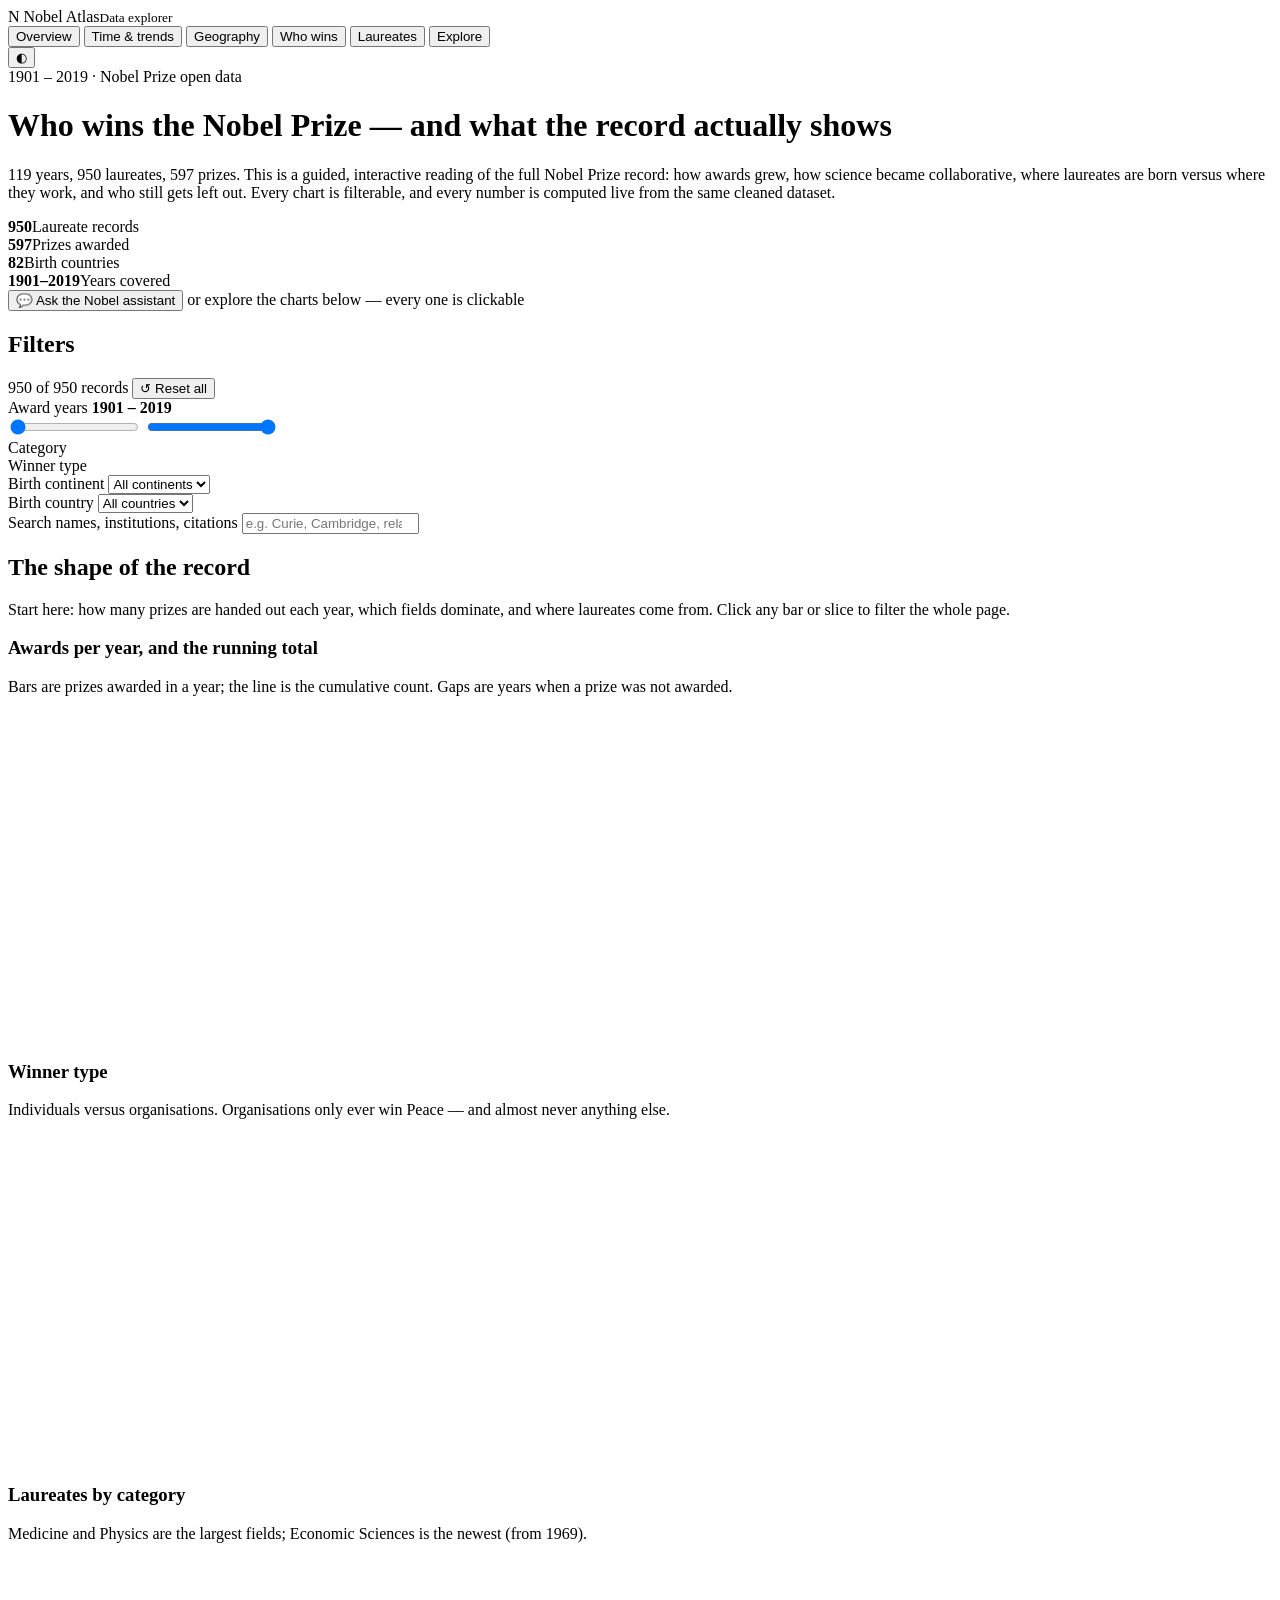
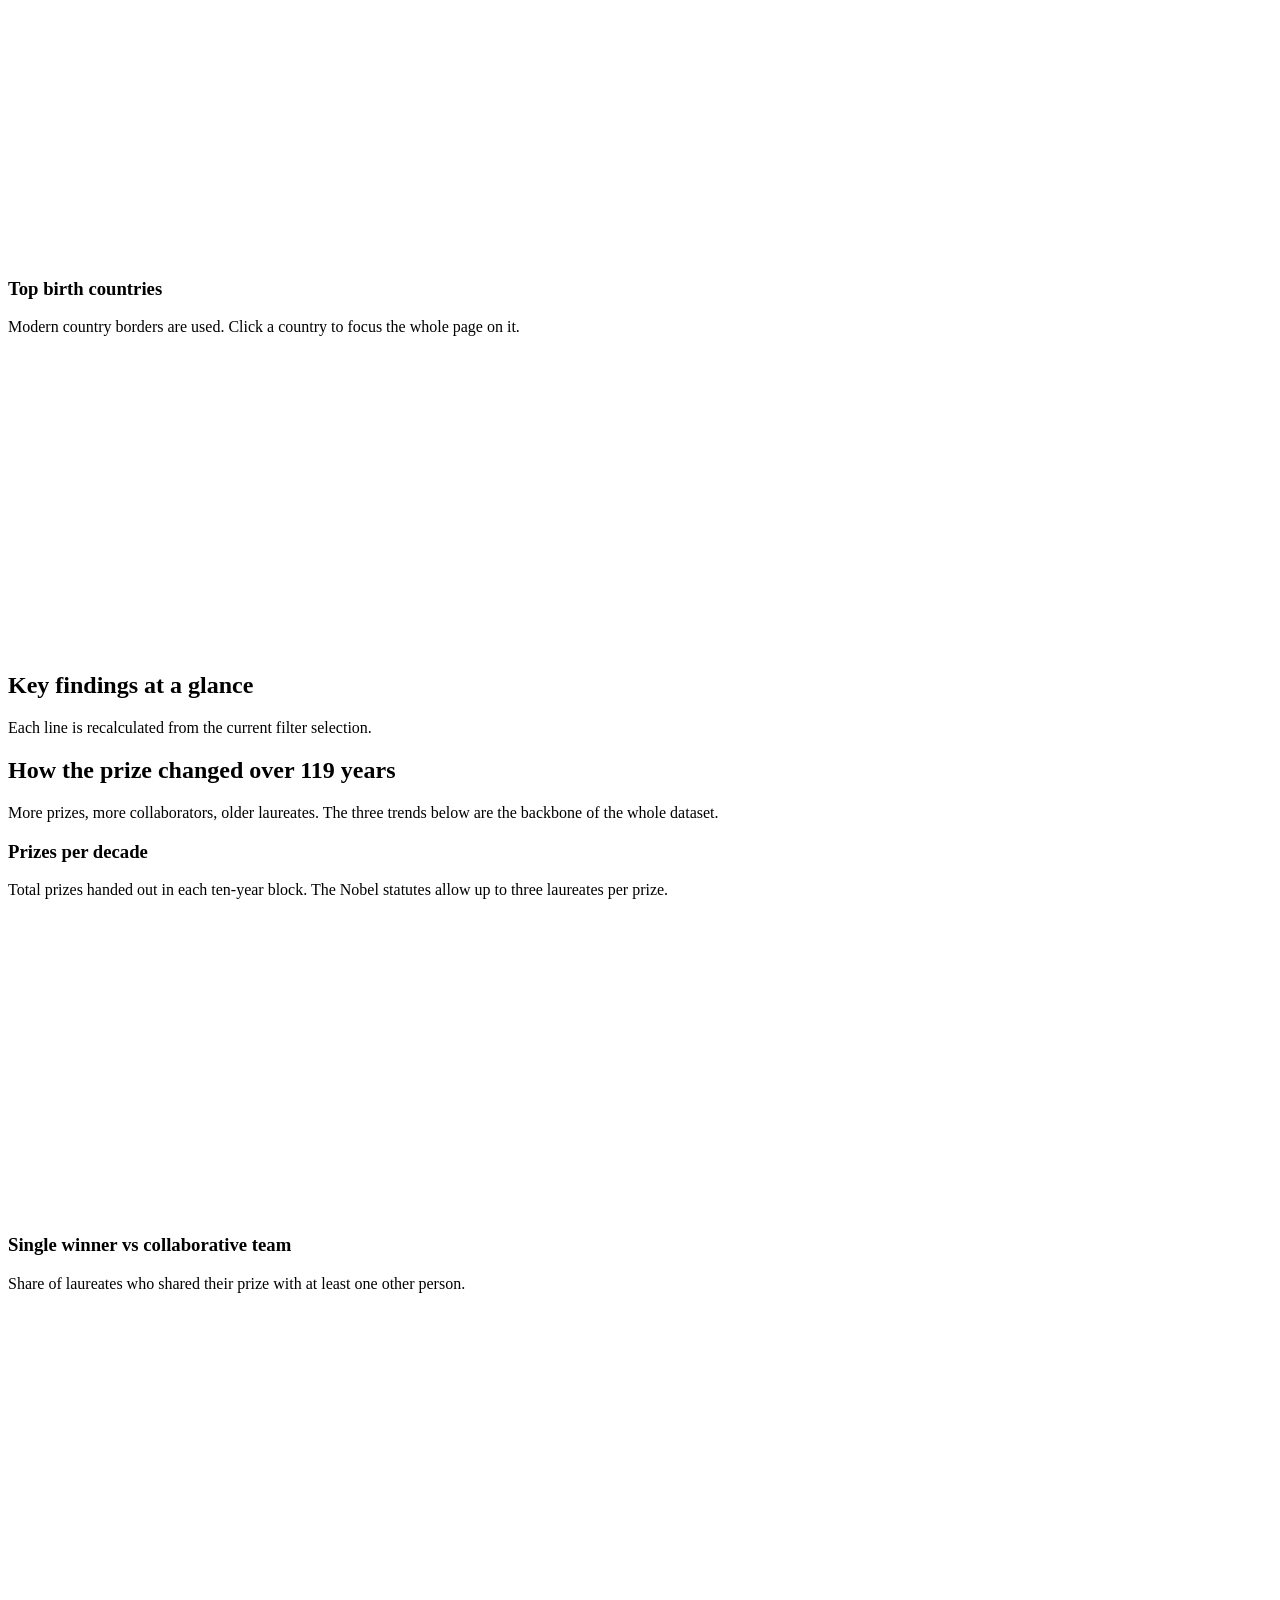
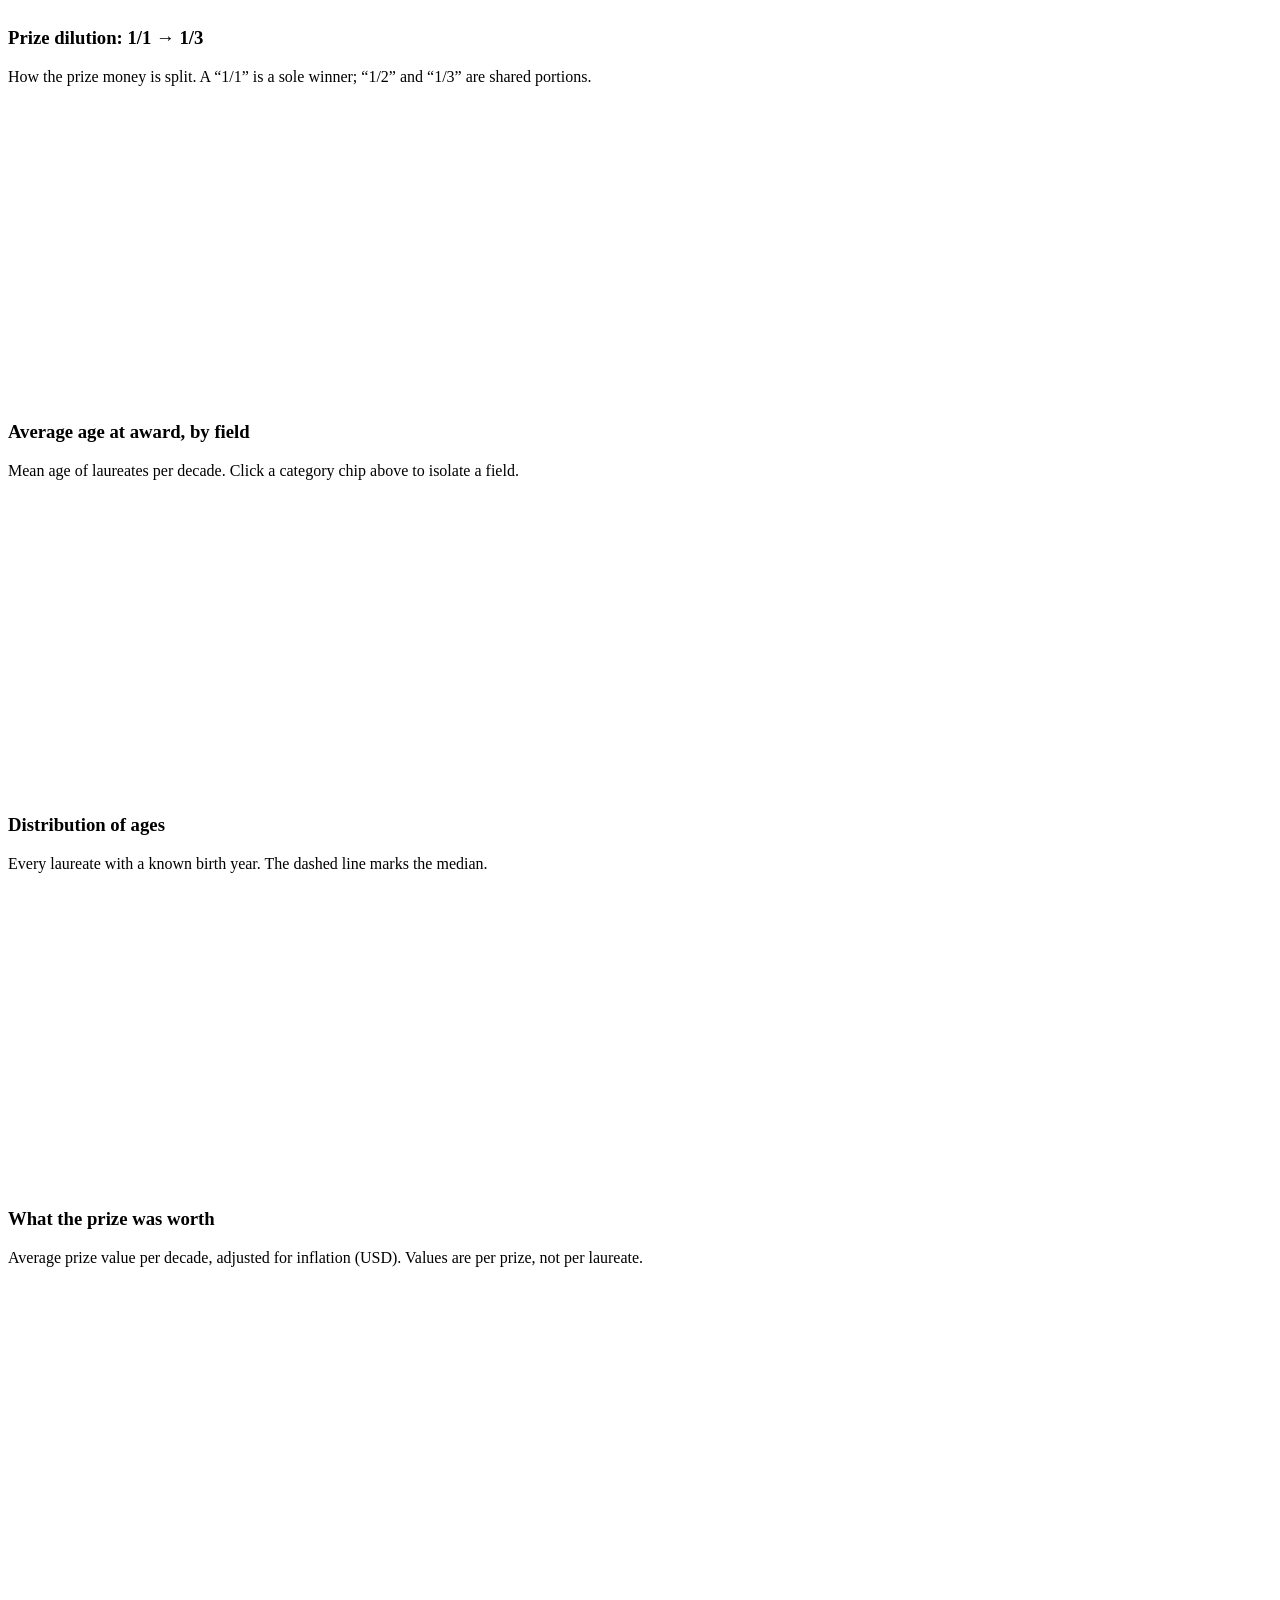
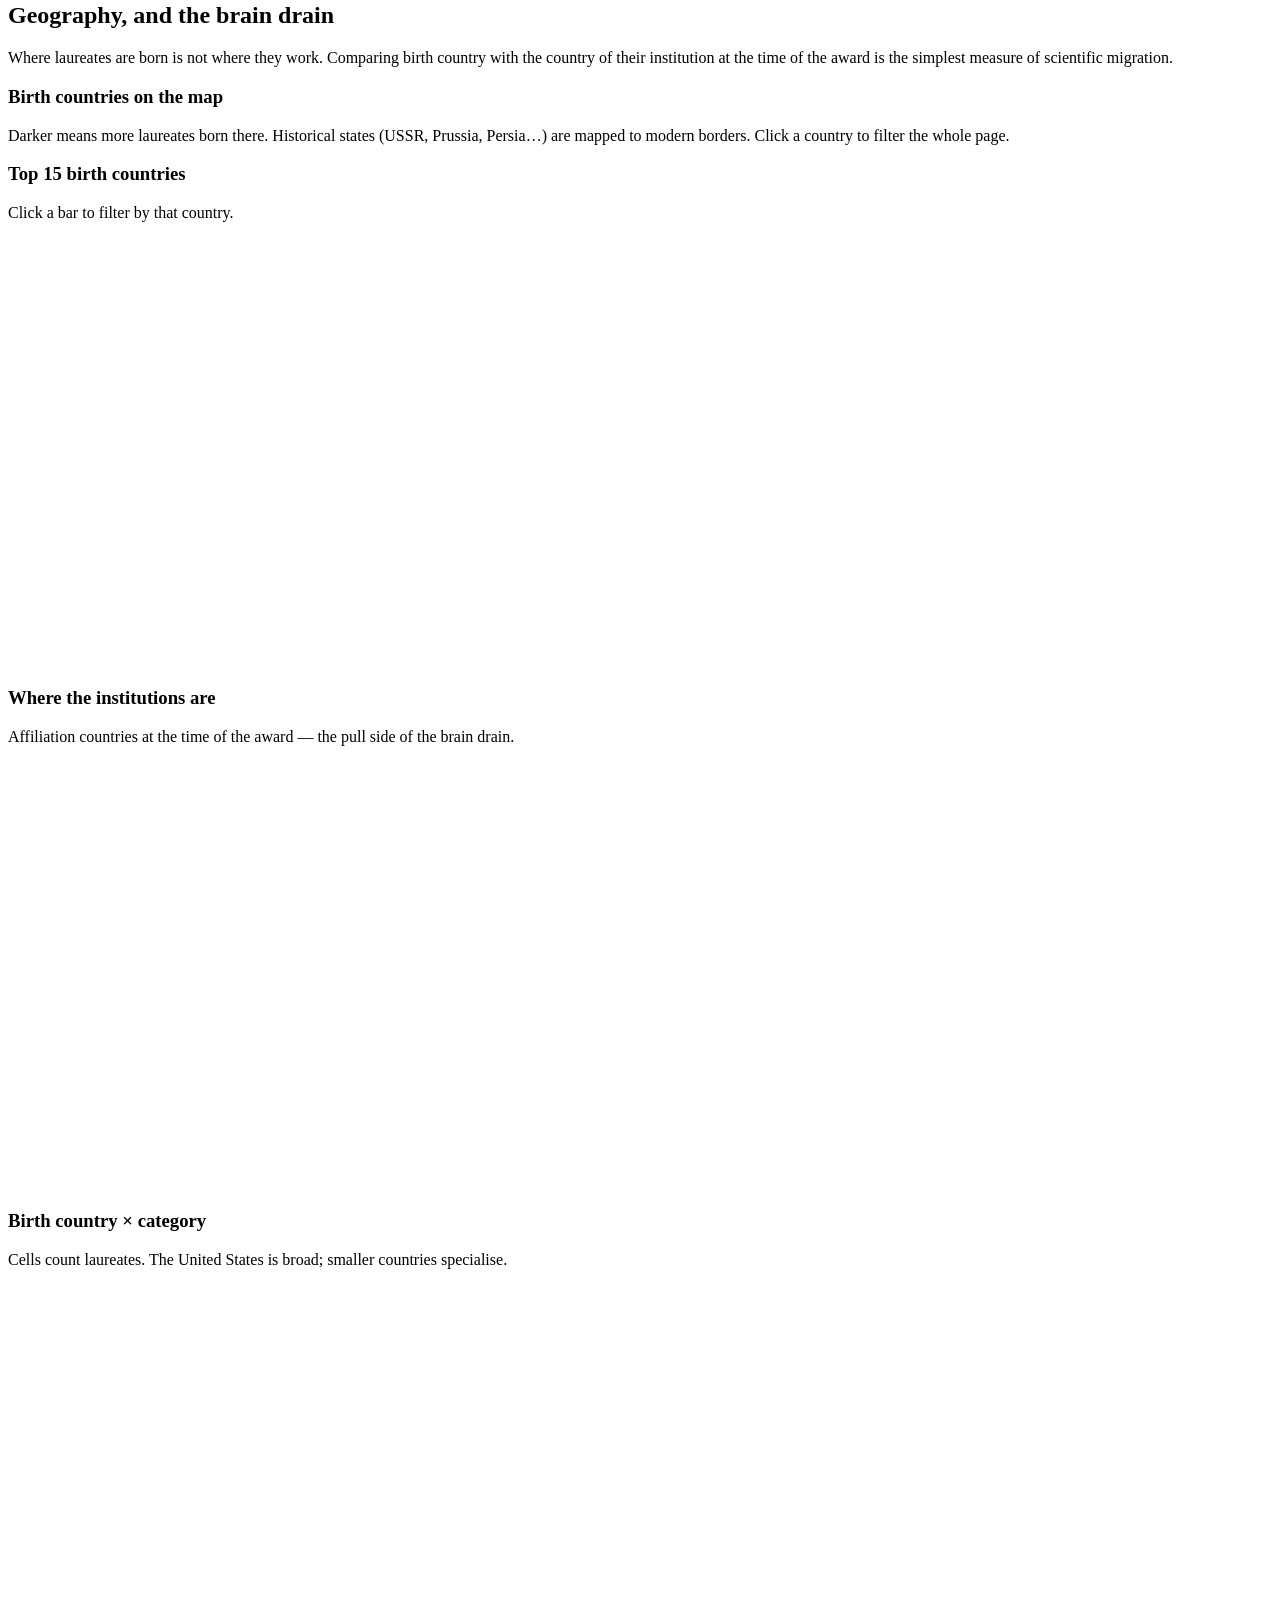
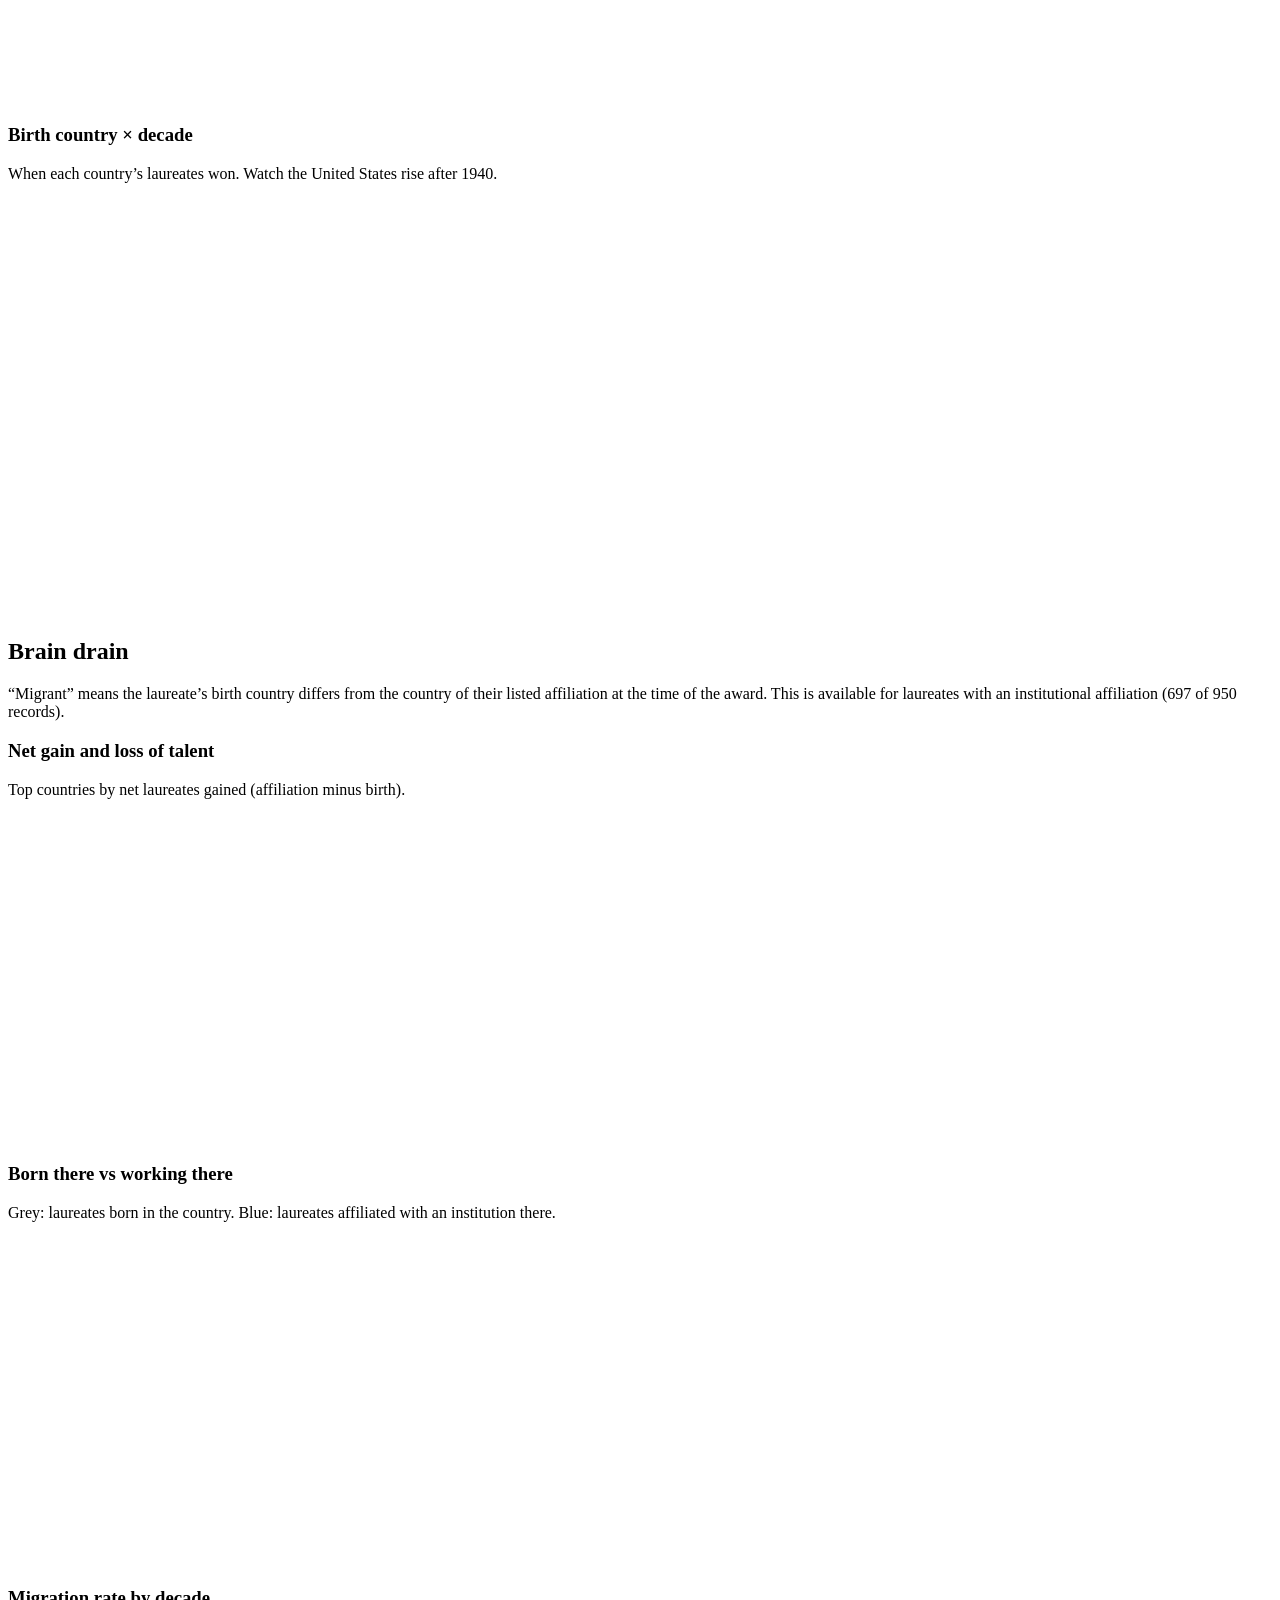
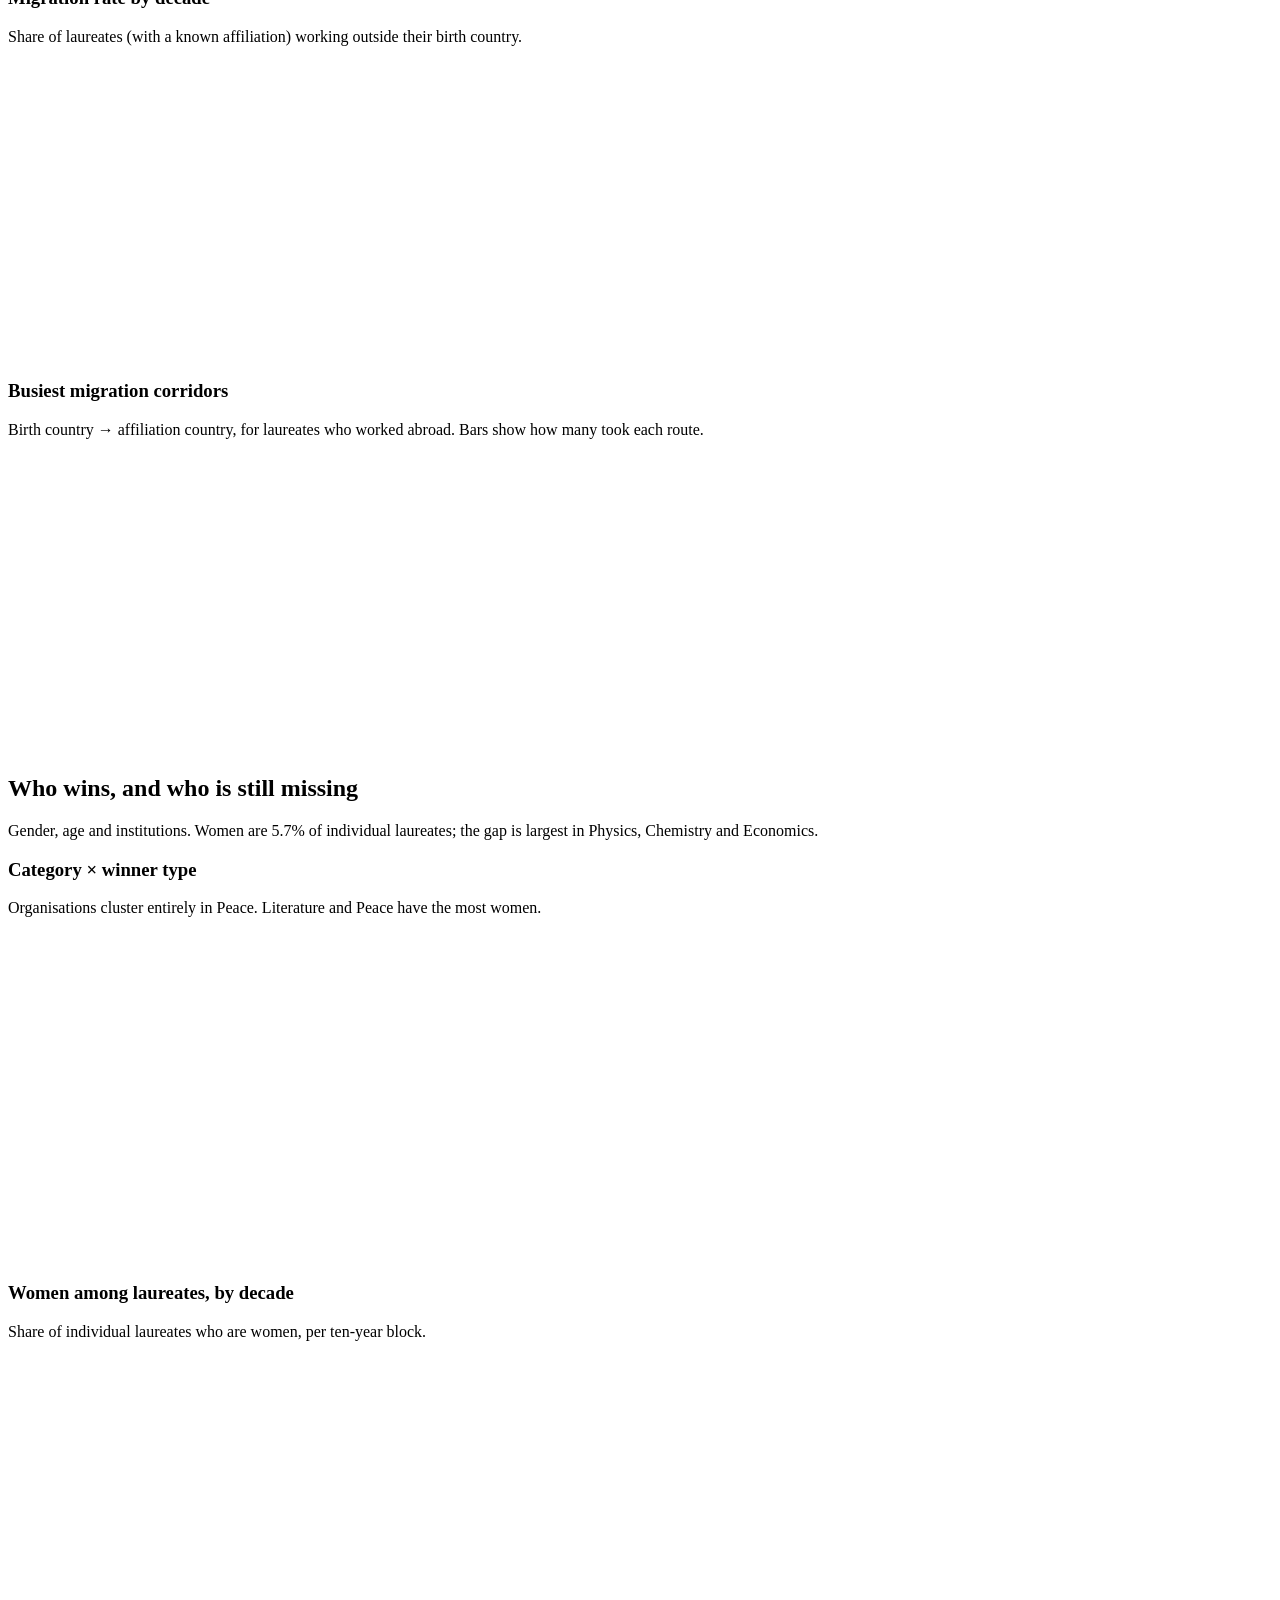
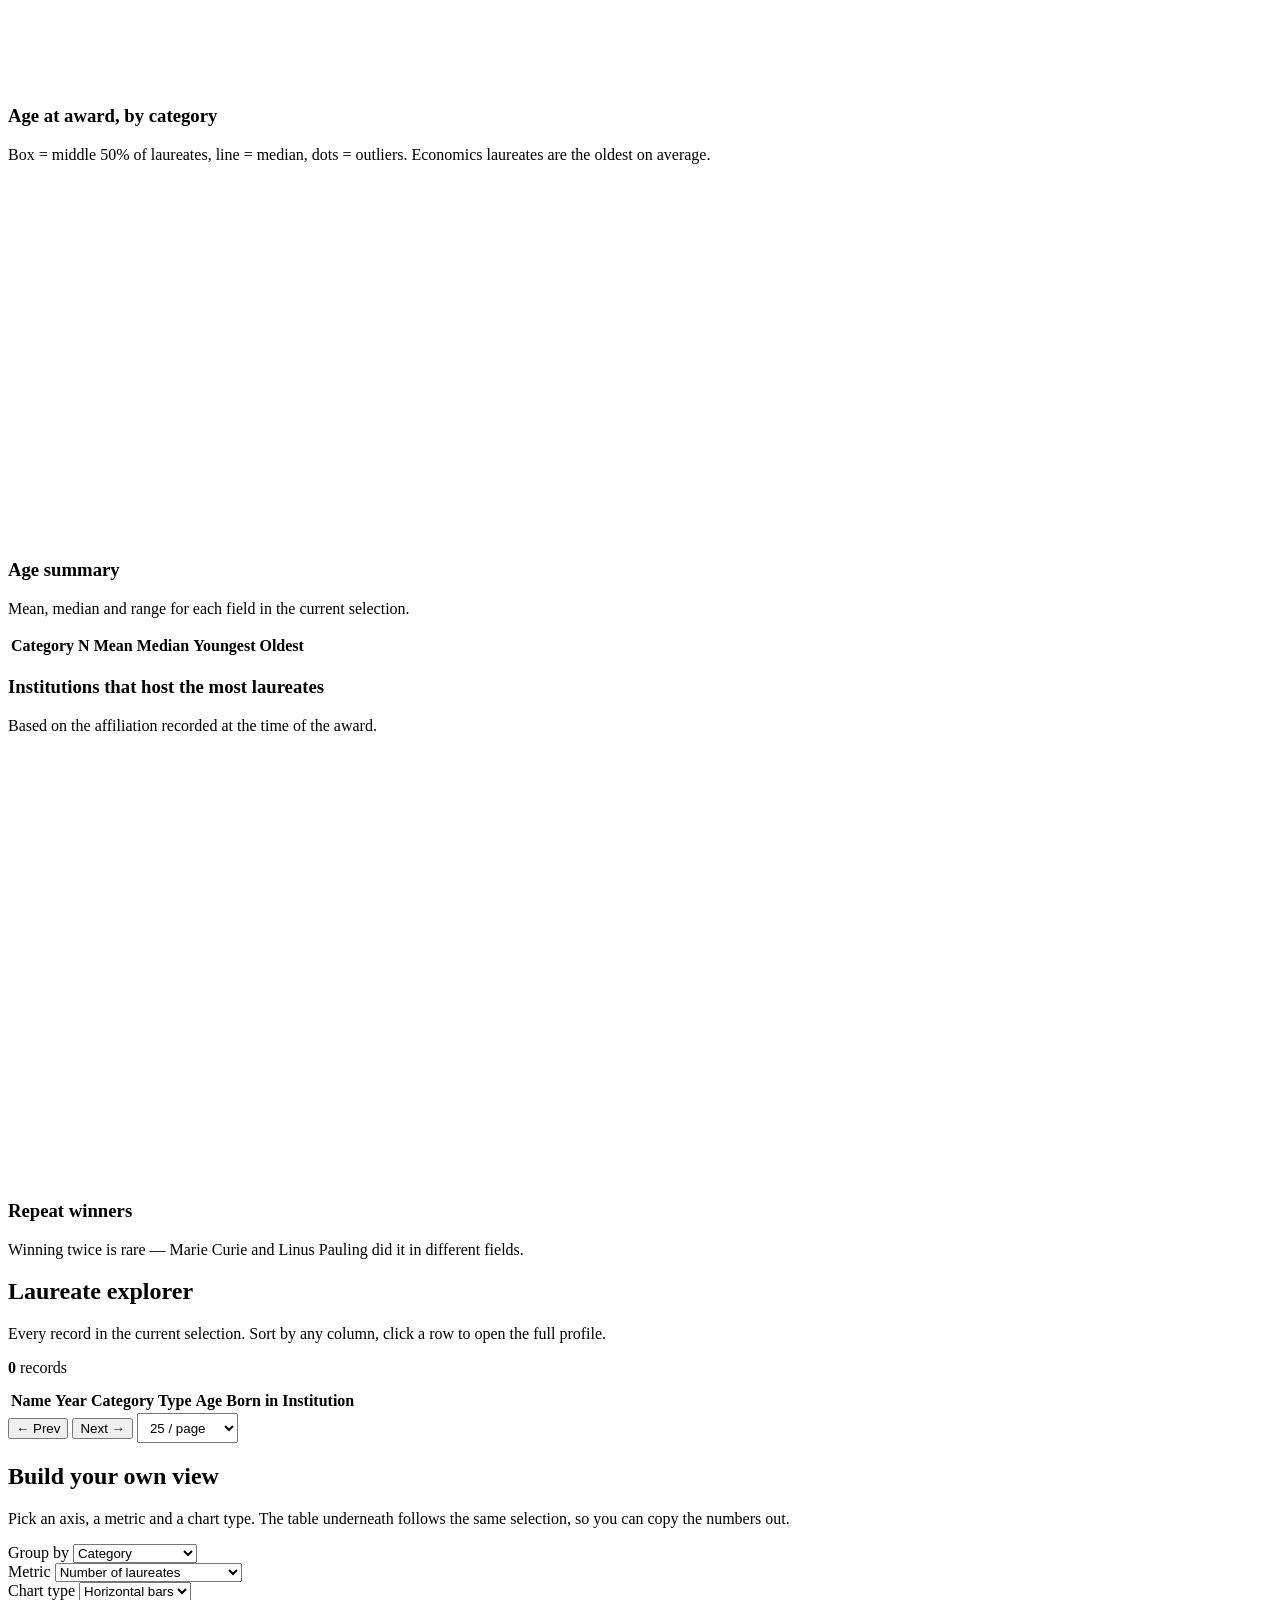
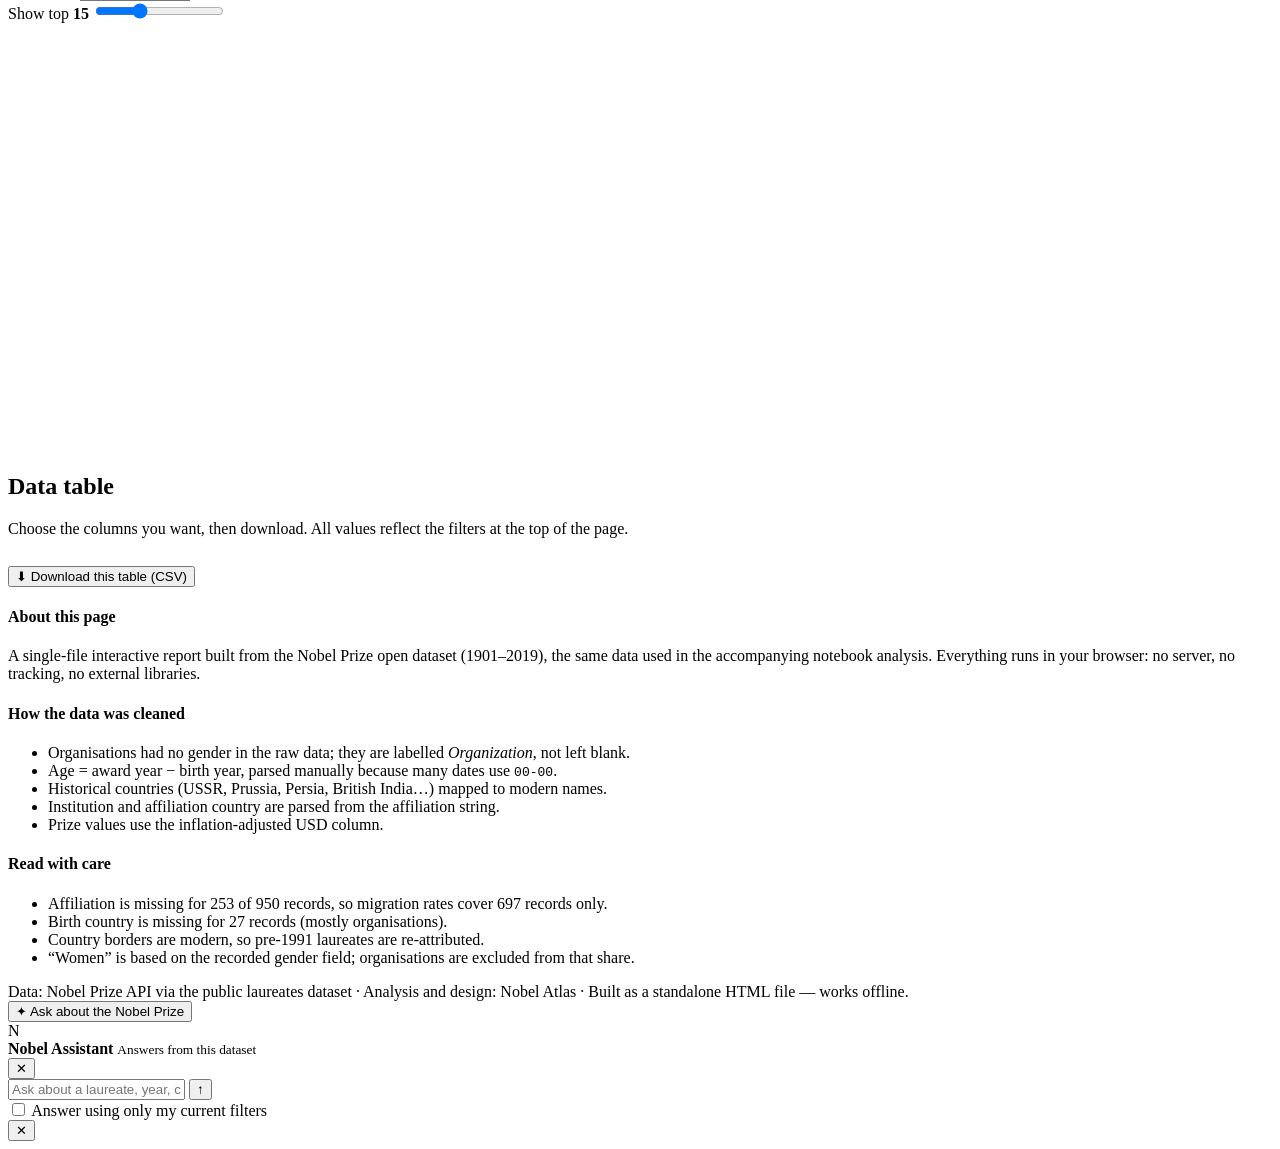
==== site_src/index.template.html @ a1c6e64b "Initial commit - Nobel project" ====
<!doctype html>
<html lang="en" data-theme="light">
<head>
<meta charset="utf-8">
<meta name="viewport" content="width=device-width, initial-scale=1">
<title>Nobel Atlas — an interactive reading of 119 years of Nobel Prizes</title>
<meta name="description" content="Interactive analysis of 950 Nobel laureates and 597 prizes (1901–2019): trends over time, geography and brain drain, who wins, and a full laureate explorer.">
<meta name="theme-color" content="#f7f5f0">
<link rel="icon" href="data:image/svg+xml,<svg xmlns='http://www.w3.org/2000/svg' viewBox='0 0 100 100'><circle cx='50' cy='50' r='46' fill='%23c9a24a'/><text y='68' x='50' font-size='54' text-anchor='middle' font-family='Georgia'>N</text></svg>">
<style>/*__CSS__*/</style>
</head>
<body>

<div class="topbar">
  <div class="wrap topbar-in">
    <div class="brand">
      <span class="medal" aria-hidden="true">N</span>
      <span>Nobel Atlas<small>Data explorer</small></span>
    </div>
    <nav class="tabs" id="tabs" role="tablist" aria-label="Sections">
      <button role="tab" data-tab="overview" aria-selected="true">Overview</button>
      <button role="tab" data-tab="time" aria-selected="false">Time &amp; trends</button>
      <button role="tab" data-tab="geo" aria-selected="false">Geography</button>
      <button role="tab" data-tab="who" aria-selected="false">Who wins</button>
      <button role="tab" data-tab="people" aria-selected="false">Laureates</button>
      <button role="tab" data-tab="explore" aria-selected="false">Explore</button>
    </nav>
    <button class="icon-btn" id="theme" title="Toggle dark mode" aria-label="Toggle dark mode">◐</button>
  </div>
</div>

<header class="hero wrap">
  <div class="eyebrow">1901 – 2019 · Nobel Prize open data</div>
  <h1>Who wins the Nobel Prize — and what the record actually shows</h1>
  <p class="lede">
    119 years, 950 laureates, 597 prizes. This is a guided, interactive reading of the full
    Nobel Prize record: how awards grew, how science became collaborative, where laureates are
    born versus where they work, and who still gets left out. Every chart is filterable, and
    every number is computed live from the same cleaned dataset.
  </p>
  <div class="hero-stats">
    <div><b id="hs-rows">950</b><span>Laureate records</span></div>
    <div><b id="hs-prizes">597</b><span>Prizes awarded</span></div>
    <div><b id="hs-countries">82</b><span>Birth countries</span></div>
    <div><b id="hs-years">1901–2019</b><span>Years covered</span></div>
  </div>
  <div class="hero-cta">
    <button class="btn primary" id="hero-ask" type="button">💬 Ask the Nobel assistant</button>
    <span>or explore the charts below — every one is clickable</span>
  </div>
</header>

<section class="filters wrap" aria-label="Filters">
  <div class="f-top">
    <h2>Filters</h2>
    <span class="live" id="fcount">950 of 950 records</span>
    <button class="btn ghost" id="reset" type="button">↺ Reset all</button>
  </div>
  <div class="f-grid">
    <div class="f-field c2">
      <label for="y0">Award years <b id="yrLabel">1901 – 2019</b></label>
      <div class="range-row">
        <input type="range" id="y0" min="1901" max="2019" step="1" value="1901" aria-label="From year">
        <input type="range" id="y1" min="1901" max="2019" step="1" value="2019" aria-label="To year">
      </div>
    </div>
    <div class="f-field c4">
      <label>Category</label>
      <div class="chips" id="chips-cat"></div>
    </div>
    <div class="f-field c2">
      <label>Winner type</label>
      <div class="chips" id="chips-type"></div>
    </div>
    <div class="f-field c1">
      <label for="sel-cont">Birth continent</label>
      <select id="sel-cont"><option value="">All continents</option></select>
    </div>
    <div class="f-field c1">
      <label for="sel-country">Birth country</label>
      <select id="sel-country"><option value="">All countries</option></select>
    </div>
    <div class="f-field c2">
      <label for="q">Search names, institutions, citations</label>
      <input type="search" id="q" placeholder="e.g. Curie, Cambridge, relativity…" autocomplete="off">
    </div>
  </div>
</section>

<main class="wrap">

  <!-- ============================ OVERVIEW ============================ -->
  <section class="tab active" id="tab-overview" role="tabpanel" aria-label="Overview">
    <div class="kpis" id="kpis"></div>

    <div class="sec-head">
      <h2>The shape of the record</h2>
      <p>Start here: how many prizes are handed out each year, which fields dominate, and where laureates come from. Click any bar or slice to filter the whole page.</p>
    </div>

    <div class="grid g21">
      <article class="card">
        <header>
          <h3>Awards per year, and the running total</h3>
          <p>Bars are prizes awarded in a year; the line is the cumulative count. Gaps are years when a prize was not awarded.</p>
        </header>
        <div class="chart" id="c-year" style="height:330px"></div>
        <p class="takeaway" id="tk-year"></p>
      </article>
      <article class="card">
        <header>
          <h3>Winner type</h3>
          <p>Individuals versus organisations. Organisations only ever win Peace — and almost never anything else.</p>
        </header>
        <div class="chart" id="c-type" style="height:330px"></div>
        <p class="takeaway" id="tk-type"></p>
      </article>
    </div>

    <div class="grid g2" style="margin-top:18px">
      <article class="card">
        <header>
          <h3>Laureates by category</h3>
          <p>Medicine and Physics are the largest fields; Economic Sciences is the newest (from 1969).</p>
        </header>
        <div class="chart" id="c-cat" style="height:300px"></div>
        <p class="takeaway" id="tk-cat"></p>
      </article>
      <article class="card">
        <header>
          <h3>Top birth countries</h3>
          <p>Modern country borders are used. Click a country to focus the whole page on it.</p>
        </header>
        <div class="chart" id="c-country" style="height:300px"></div>
        <p class="takeaway" id="tk-country"></p>
      </article>
    </div>

    <div class="sec-head">
      <h2>Key findings at a glance</h2>
      <p>Each line is recalculated from the current filter selection.</p>
    </div>
    <ul class="insights" id="ov-insights"></ul>
  </section>

  <!-- ============================ TIME ============================ -->
  <section class="tab" id="tab-time" role="tabpanel" aria-label="Time and trends">
    <div class="sec-head">
      <h2>How the prize changed over 119 years</h2>
      <p>More prizes, more collaborators, older laureates. The three trends below are the backbone of the whole dataset.</p>
    </div>

    <div class="grid g2">
      <article class="card">
        <header>
          <h3>Prizes per decade</h3>
          <p>Total prizes handed out in each ten-year block. The Nobel statutes allow up to three laureates per prize.</p>
        </header>
        <div class="chart" id="c-decade" style="height:300px"></div>
        <p class="takeaway" id="tk-decade"></p>
      </article>
      <article class="card">
        <header>
          <h3>Single winner vs collaborative team</h3>
          <p>Share of laureates who shared their prize with at least one other person.</p>
        </header>
        <div class="chart" id="c-collab" style="height:300px"></div>
        <p class="takeaway" id="tk-collab"></p>
      </article>
    </div>

    <div class="grid g2" style="margin-top:18px">
      <article class="card">
        <header>
          <h3>Prize dilution: 1/1 → 1/3</h3>
          <p>How the prize money is split. A “1/1” is a sole winner; “1/2” and “1/3” are shared portions.</p>
        </header>
        <div class="chart" id="c-share" style="height:300px"></div>
        <p class="takeaway" id="tk-share"></p>
      </article>
      <article class="card">
        <header>
          <h3>Average age at award, by field</h3>
          <p>Mean age of laureates per decade. Click a category chip above to isolate a field.</p>
        </header>
        <div class="chart" id="c-agetrend" style="height:300px"></div>
        <p class="takeaway" id="tk-agetrend"></p>
      </article>
    </div>

    <div class="grid g2" style="margin-top:18px">
      <article class="card">
        <header>
          <h3>Distribution of ages</h3>
          <p>Every laureate with a known birth year. The dashed line marks the median.</p>
        </header>
        <div class="chart" id="c-agehist" style="height:300px"></div>
        <p class="takeaway" id="tk-agehist"></p>
      </article>
      <article class="card">
        <header>
          <h3>What the prize was worth</h3>
          <p>Average prize value per decade, adjusted for inflation (USD). Values are per prize, not per laureate.</p>
        </header>
        <div class="chart" id="c-prize" style="height:300px"></div>
        <p class="takeaway" id="tk-prize"></p>
      </article>
    </div>
  </section>

  <!-- ============================ GEOGRAPHY ============================ -->
  <section class="tab" id="tab-geo" role="tabpanel" aria-label="Geography">
    <div class="sec-head">
      <h2>Geography, and the brain drain</h2>
      <p>Where laureates are born is not where they work. Comparing birth country with the country of their institution at the time of the award is the simplest measure of scientific migration.</p>
    </div>

    <div class="grid g2">
      <article class="card" style="grid-column:1/-1">
        <header>
          <h3>Birth countries on the map</h3>
          <p>Darker means more laureates born there. Historical states (USSR, Prussia, Persia…) are mapped to modern borders. Click a country to filter the whole page.</p>
        </header>
        <div class="chart" id="c-map"></div>
        <div class="legend" id="map-legend"></div>
      </article>
    </div>

    <div class="grid g2" style="margin-top:18px">
      <article class="card">
        <header>
          <h3>Top 15 birth countries</h3>
          <p>Click a bar to filter by that country.</p>
        </header>
        <div class="chart" id="c-geo-top" style="height:430px"></div>
        <p class="takeaway" id="tk-geo-top"></p>
      </article>
      <article class="card">
        <header>
          <h3>Where the institutions are</h3>
          <p>Affiliation countries at the time of the award — the pull side of the brain drain.</p>
        </header>
        <div class="chart" id="c-aff" style="height:430px"></div>
        <p class="takeaway" id="tk-aff"></p>
      </article>
    </div>

    <div class="grid g2" style="margin-top:18px">
      <article class="card">
        <header>
          <h3>Birth country × category</h3>
          <p>Cells count laureates. The United States is broad; smaller countries specialise.</p>
        </header>
        <div class="chart" id="c-countrycat" style="height:420px"></div>
        <p class="takeaway" id="tk-countrycat"></p>
      </article>
      <article class="card">
        <header>
          <h3>Birth country × decade</h3>
          <p>When each country’s laureates won. Watch the United States rise after 1940.</p>
        </header>
        <div class="chart" id="c-countrydec" style="height:420px"></div>
        <p class="takeaway" id="tk-countrydec"></p>
      </article>
    </div>

    <div class="sec-head">
      <h2>Brain drain</h2>
      <p>“Migrant” means the laureate’s birth country differs from the country of their listed affiliation at the time of the award. This is available for laureates with an institutional affiliation (697 of 950 records).</p>
    </div>

    <div class="grid g12">
      <article class="card">
        <header>
          <h3>Net gain and loss of talent</h3>
          <p>Top countries by net laureates gained (affiliation minus birth).</p>
        </header>
        <div class="chart" id="c-net" style="height:330px"></div>
        <p class="takeaway" id="tk-net"></p>
      </article>
      <article class="card">
        <header>
          <h3>Born there vs working there</h3>
          <p>Grey: laureates born in the country. Blue: laureates affiliated with an institution there.</p>
        </header>
        <div class="chart" id="c-drain" style="height:330px"></div>
        <p class="takeaway" id="tk-drain"></p>
      </article>
    </div>

    <div class="grid g2" style="margin-top:18px">
      <article class="card">
        <header>
          <h3>Migration rate by decade</h3>
          <p>Share of laureates (with a known affiliation) working outside their birth country.</p>
        </header>
        <div class="chart" id="c-mig" style="height:300px"></div>
        <p class="takeaway" id="tk-mig"></p>
      </article>
      <article class="card">
        <header>
          <h3>Busiest migration corridors</h3>
          <p>Birth country → affiliation country, for laureates who worked abroad. Bars show how many took each route.</p>
        </header>
        <div class="chart" id="c-corridors" style="height:300px"></div>
        <p class="takeaway" id="tk-corridors"></p>
      </article>
    </div>
  </section>

  <!-- ============================ WHO WINS ============================ -->
  <section class="tab" id="tab-who" role="tabpanel" aria-label="Who wins">
    <div class="sec-head">
      <h2>Who wins, and who is still missing</h2>
      <p>Gender, age and institutions. Women are 5.7% of individual laureates; the gap is largest in Physics, Chemistry and Economics.</p>
    </div>

    <div class="grid g2">
      <article class="card">
        <header>
          <h3>Category × winner type</h3>
          <p>Organisations cluster entirely in Peace. Literature and Peace have the most women.</p>
        </header>
        <div class="chart" id="c-cattype" style="height:330px"></div>
        <p class="takeaway" id="tk-cattype"></p>
      </article>
      <article class="card">
        <header>
          <h3>Women among laureates, by decade</h3>
          <p>Share of individual laureates who are women, per ten-year block.</p>
        </header>
        <div class="chart" id="c-female" style="height:330px"></div>
        <p class="takeaway" id="tk-female"></p>
      </article>
    </div>

    <div class="grid g2" style="margin-top:18px">
      <article class="card">
        <header>
          <h3>Age at award, by category</h3>
          <p>Box = middle 50% of laureates, line = median, dots = outliers. Economics laureates are the oldest on average.</p>
        </header>
        <div class="chart" id="c-agebox" style="height:360px"></div>
        <p class="takeaway" id="tk-agebox"></p>
      </article>
      <article class="card">
        <header>
          <h3>Age summary</h3>
          <p>Mean, median and range for each field in the current selection.</p>
        </header>
        <div class="table-wrap" style="max-height:360px">
          <table id="age-table"><thead><tr>
            <th>Category</th><th class="num">N</th><th class="num">Mean</th><th class="num">Median</th><th class="num">Youngest</th><th class="num">Oldest</th>
          </tr></thead><tbody></tbody></table>
        </div>
      </article>
    </div>

    <div class="grid g21" style="margin-top:18px">
      <article class="card">
        <header>
          <h3>Institutions that host the most laureates</h3>
          <p>Based on the affiliation recorded at the time of the award.</p>
        </header>
        <div class="chart" id="c-inst" style="height:430px"></div>
        <p class="takeaway" id="tk-inst"></p>
      </article>
      <article class="card">
        <header>
          <h3>Repeat winners</h3>
          <p>Winning twice is rare — Marie Curie and Linus Pauling did it in different fields.</p>
        </header>
        <ul class="insights" id="repeat"></ul>
      </article>
    </div>
  </section>

  <!-- ============================ PEOPLE ============================ -->
  <section class="tab" id="tab-people" role="tabpanel" aria-label="Laureates">
    <div class="sec-head">
      <h2>Laureate explorer</h2>
      <p>Every record in the current selection. Sort by any column, click a row to open the full profile.</p>
    </div>
    <article class="card">
      <div class="row" style="margin-bottom:12px">
        <span class="statline" style="margin:0"><b id="l-count">0</b> records</span>
        <span style="flex:1"></span>
        <button class="btn" id="l-csv" type="button" style="display: none;">⬇ Download filtered CSV</button>
      </div>
      <div class="table-wrap">
        <table id="l-table">
          <thead><tr>
            <th data-key="n">Name <span class="arrow"></span></th>
            <th data-key="y" class="num">Year <span class="arrow"></span></th>
            <th data-key="c">Category <span class="arrow"></span></th>
            <th data-key="t">Type <span class="arrow"></span></th>
            <th data-key="age" class="num">Age <span class="arrow"></span></th>
            <th data-key="bc">Born in <span class="arrow"></span></th>
            <th data-key="inst">Institution <span class="arrow"></span></th>
          </tr></thead>
          <tbody></tbody>
        </table>
      </div>
      <div class="pager">
        <button class="btn" id="l-prev" type="button">← Prev</button>
        <button class="btn" id="l-next" type="button">Next →</button>
        <span class="spacer"></span>
        <span id="l-range"></span>
        <select id="l-per" style="width:auto;min-height:30px;padding:4px 8px">
          <option value="25">25 / page</option>
          <option value="50">50 / page</option>
          <option value="100">100 / page</option>
        </select>
      </div>
    </article>
  </section>

  <!-- ============================ EXPLORE ============================ -->
  <section class="tab" id="tab-explore" role="tabpanel" aria-label="Explore">
    <div class="sec-head">
      <h2>Build your own view</h2>
      <p>Pick an axis, a metric and a chart type. The table underneath follows the same selection, so you can copy the numbers out.</p>
    </div>

    <article class="card">
      <div class="controls">
        <div class="f-field">
          <label for="x-sel">Group by</label>
          <select id="x-sel">
            <option value="y">Award year</option>
            <option value="decade">Decade</option>
            <option value="c" selected>Category</option>
            <option value="t">Winner type</option>
            <option value="bct">Birth continent</option>
            <option value="bc">Birth country</option>
            <option value="ac">Affiliation country</option>
            <option value="inst">Institution</option>
            <option value="p">Prize share</option>
          </select>
        </div>
        <div class="f-field">
          <label for="y-sel">Metric</label>
          <select id="y-sel">
            <option value="count" selected>Number of laureates</option>
            <option value="meanAge">Mean age</option>
            <option value="medianAge">Median age</option>
            <option value="sumPrize">Total prize value (adjusted)</option>
            <option value="meanPrize">Mean prize value (adjusted)</option>
            <option value="femaleShare">Share of women (%)</option>
          </select>
        </div>
        <div class="f-field">
          <label for="type-sel">Chart type</label>
          <select id="type-sel">
            <option value="hbar" selected>Horizontal bars</option>
            <option value="vbar">Vertical bars</option>
            <option value="line">Line</option>
            <option value="area">Area</option>
            <option value="donut">Donut</option>
          </select>
        </div>
        <div class="f-field">
          <label for="topn">Show top <b id="topn-val">15</b></label>
          <input type="range" id="topn" min="3" max="40" value="15">
        </div>
      </div>
      <div class="chart" id="c-build" style="height:430px"></div>
      <p class="takeaway" id="tk-build"></p>
    </article>

    <div class="sec-head">
      <h2>Data table</h2>
      <p>Choose the columns you want, then download. All values reflect the filters at the top of the page.</p>
    </div>
    <article class="card">
      <div class="row" style="margin-bottom:12px">
        <div class="chips" id="col-chips"></div>
      </div>
      <div class="table-wrap">
        <table id="build-table"><thead></thead><tbody></tbody></table>
      </div>
      <div class="row" style="margin-top:12px">
        <button class="btn primary" id="dl-csv" type="button">⬇ Download this table (CSV)</button>
        <span class="statline" style="margin:0" id="build-count"></span>
      </div>
    </article>
  </section>
</main>

<footer>
  <div class="wrap cols">
    <div>
      <h4>About this page</h4>
      <p>
        A single-file interactive report built from the Nobel Prize open dataset (1901–2019), the same
        data used in the accompanying notebook analysis. Everything runs in your browser: no server,
        no tracking, no external libraries.
      </p>
    </div>
    <div>
      <h4>How the data was cleaned</h4>
      <ul>
        <li>Organisations had no gender in the raw data; they are labelled <em>Organization</em>, not left blank.</li>
        <li>Age = award year − birth year, parsed manually because many dates use <code>00-00</code>.</li>
        <li>Historical countries (USSR, Prussia, Persia, British India…) mapped to modern names.</li>
        <li>Institution and affiliation country are parsed from the affiliation string.</li>
        <li>Prize values use the inflation-adjusted USD column.</li>
      </ul>
    </div>
    <div>
      <h4>Read with care</h4>
      <ul>
        <li>Affiliation is missing for 253 of 950 records, so migration rates cover 697 records only.</li>
        <li>Birth country is missing for 27 records (mostly organisations).</li>
        <li>Country borders are modern, so pre-1991 laureates are re-attributed.</li>
        <li>“Women” is based on the recorded gender field; organisations are excluded from that share.</li>
      </ul>
    </div>
  </div>
  <div class="wrap fine">
    Data: Nobel Prize API via the public laureates dataset · Analysis and design: Nobel Atlas ·
    Built as a standalone HTML file — works offline.
  </div>
</footer>

<div class="tip" id="tip" role="status" aria-live="polite"></div>

<!-- ============================ CHAT ASSISTANT ============================ -->
<button class="chat-fab" id="chat-fab" type="button" aria-label="Open the Nobel assistant">
  <span class="chat-fab-ico" aria-hidden="true">✦</span>
  <span class="chat-fab-txt">Ask about the Nobel Prize</span>
</button>

<section class="chat" id="chat" aria-hidden="true" aria-label="Nobel assistant">
  <header class="chat-head">
    <div class="chat-id">
      <span class="chat-avatar" aria-hidden="true">N</span>
      <div>
        <b>Nobel Assistant</b>
        <small><span class="chat-dot"></span> Answers from this dataset</small>
      </div>
    </div>
    <button class="icon-btn" id="chat-close" type="button" aria-label="Close assistant">✕</button>
  </header>

  <div class="chat-log" id="chat-log" role="log" aria-live="polite"></div>

  <div class="chat-chips" id="chat-chips"></div>

  <form class="chat-form" id="chat-form" autocomplete="off">
    <input id="chat-input" type="text" placeholder="Ask about a laureate, year, country…" aria-label="Your question" maxlength="200">
    <button class="chat-send" type="submit" aria-label="Send question">↑</button>
  </form>
  <label class="chat-foot">
    <input type="checkbox" id="chat-filter">
    <span>Answer using only my current filters</span>
  </label>
</section>

<div class="modal" id="modal" aria-hidden="true">
  <div class="modal-bg" data-close="1"></div>
  <div class="modal-card" role="dialog" aria-modal="true" aria-labelledby="modal-title">
    <button class="icon-btn modal-close" id="modal-close" aria-label="Close">✕</button>
    <div id="modal-body"></div>
  </div>
</div>

<script>/*__DATA__*/</script>
<script>/*__APP__*/</script>
</body>
</html>
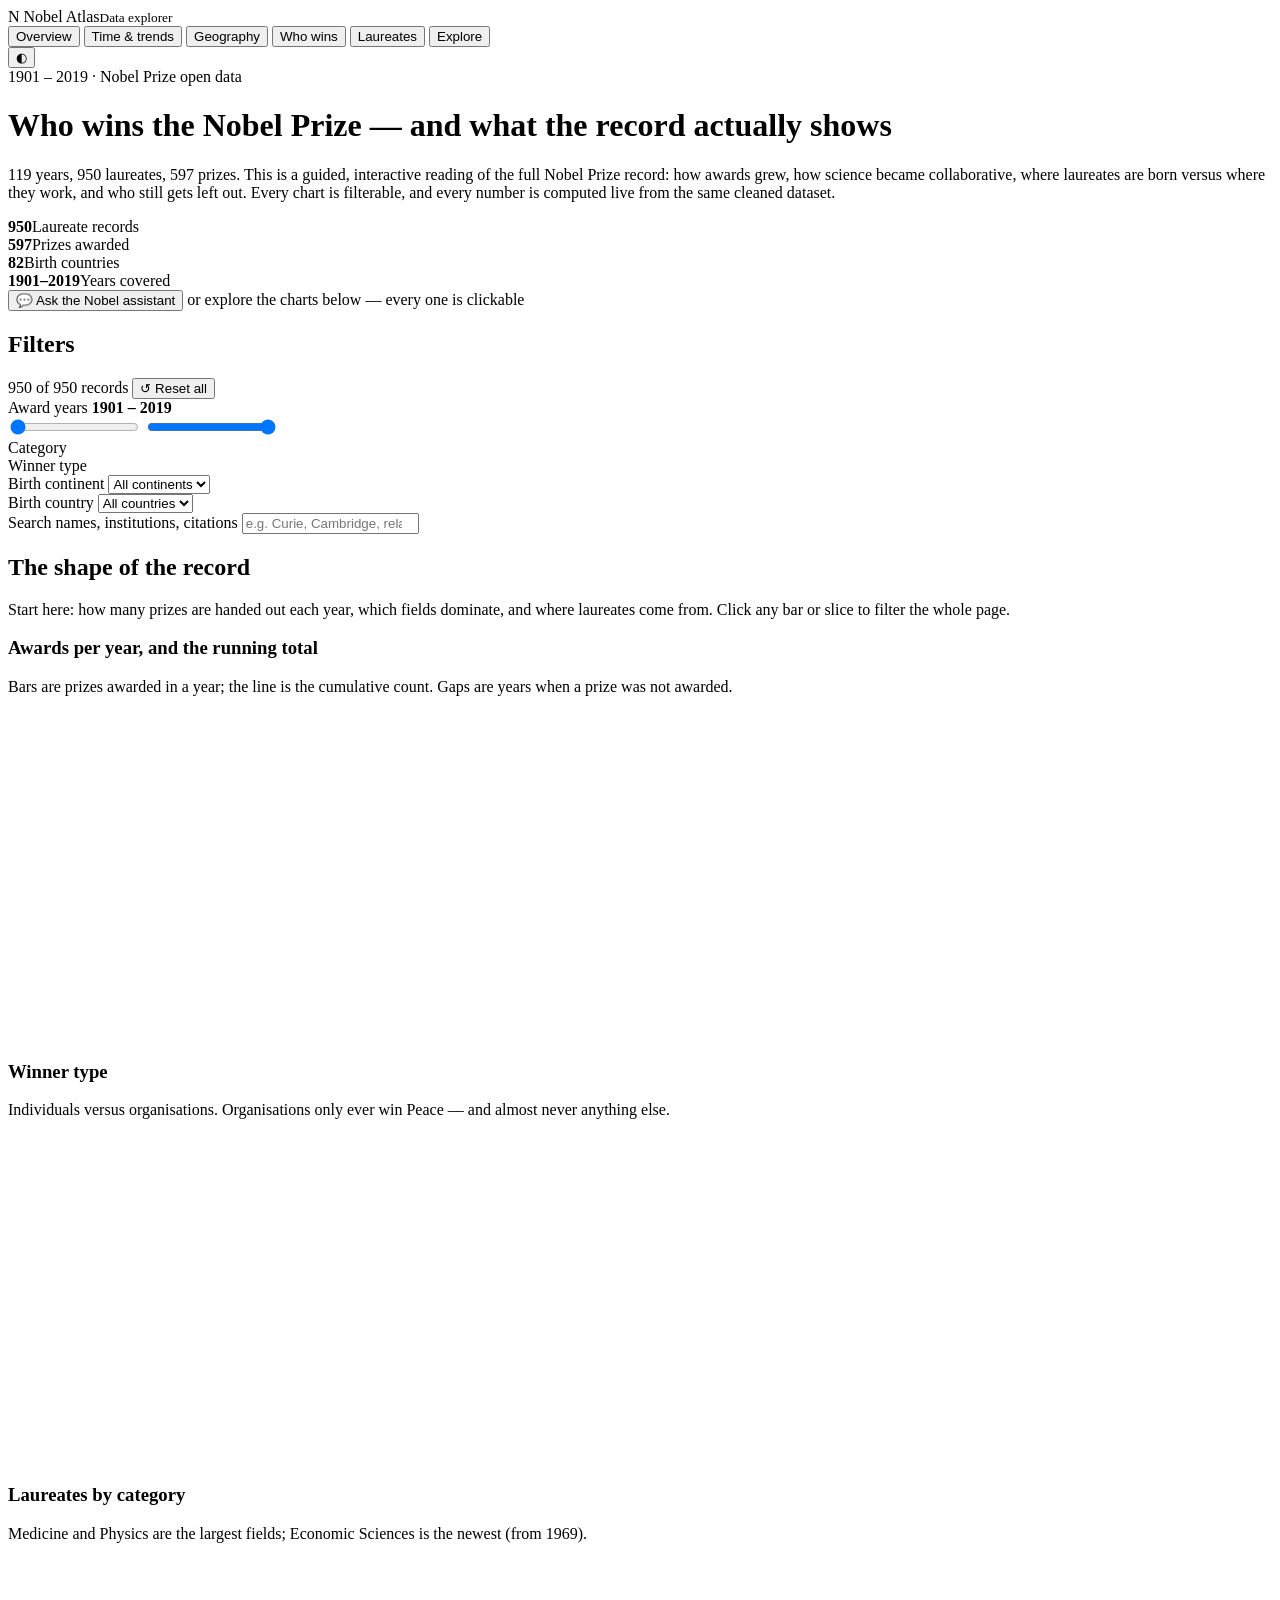
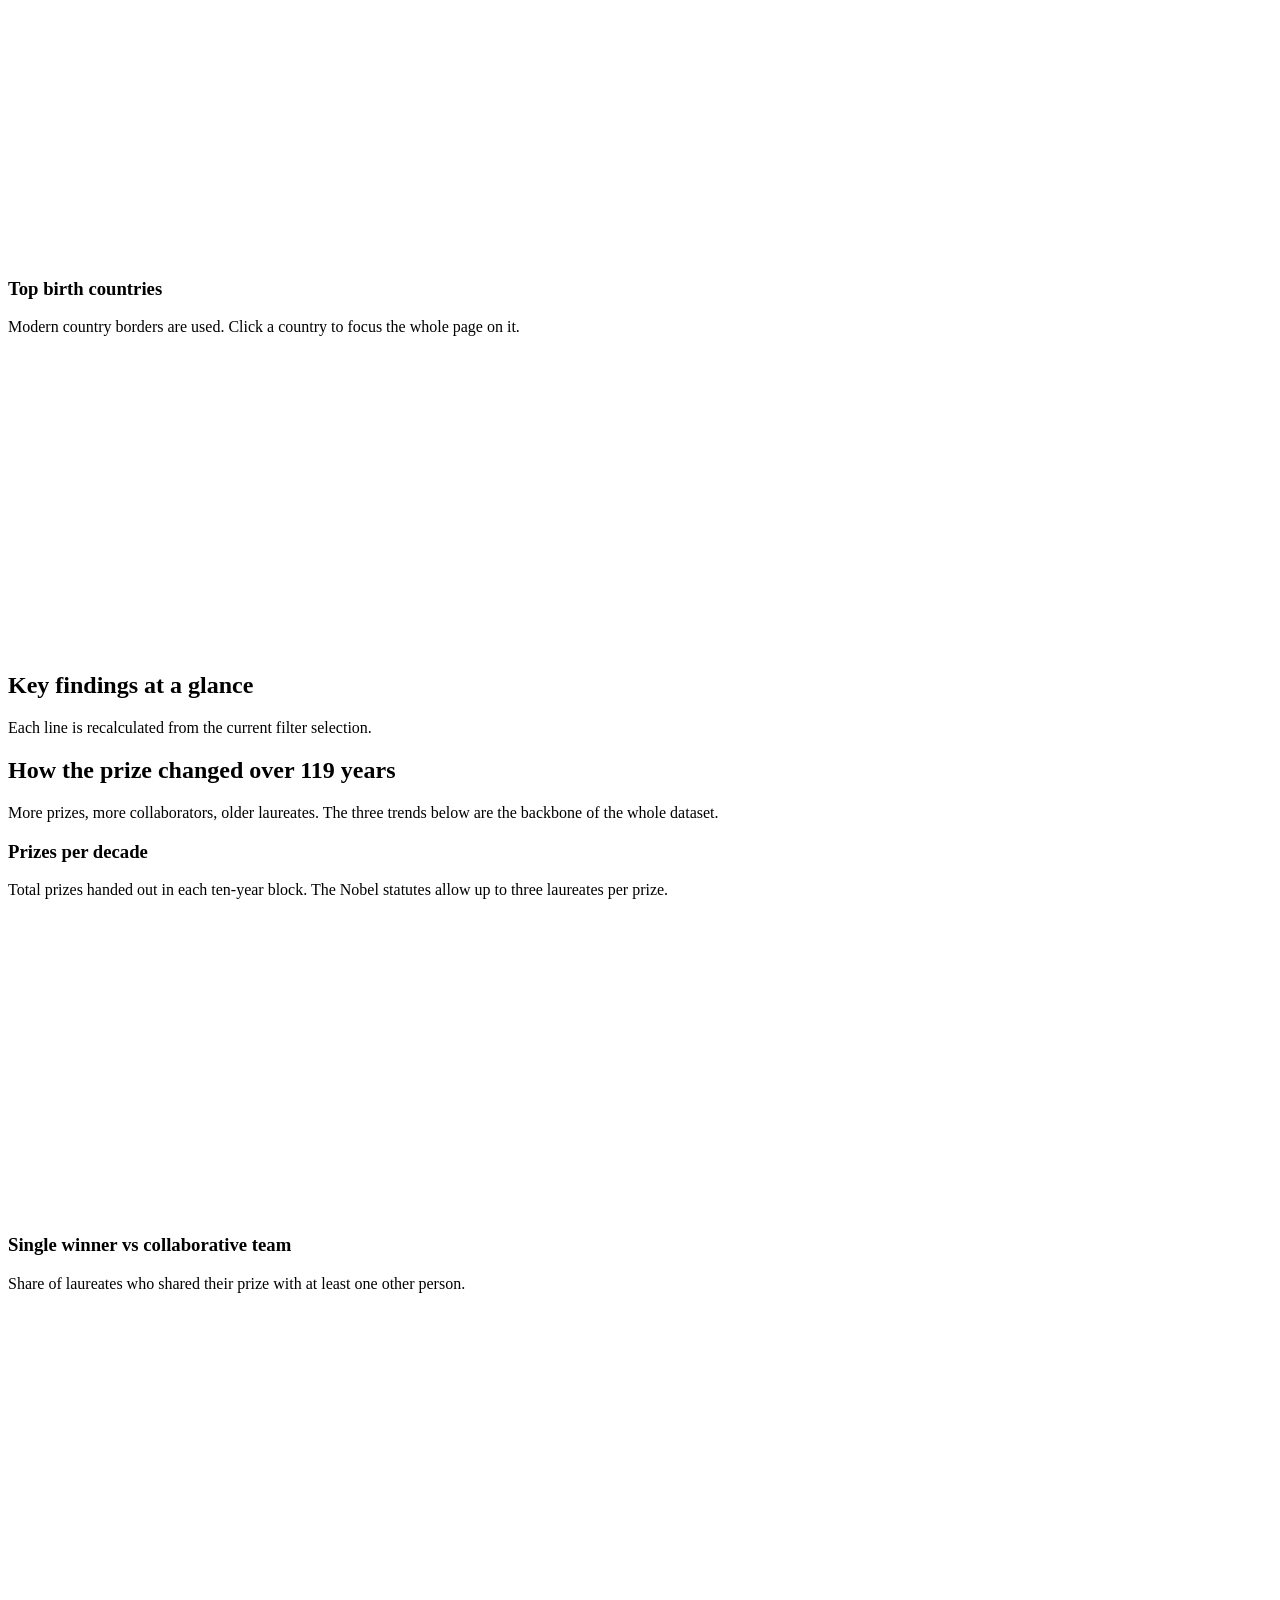
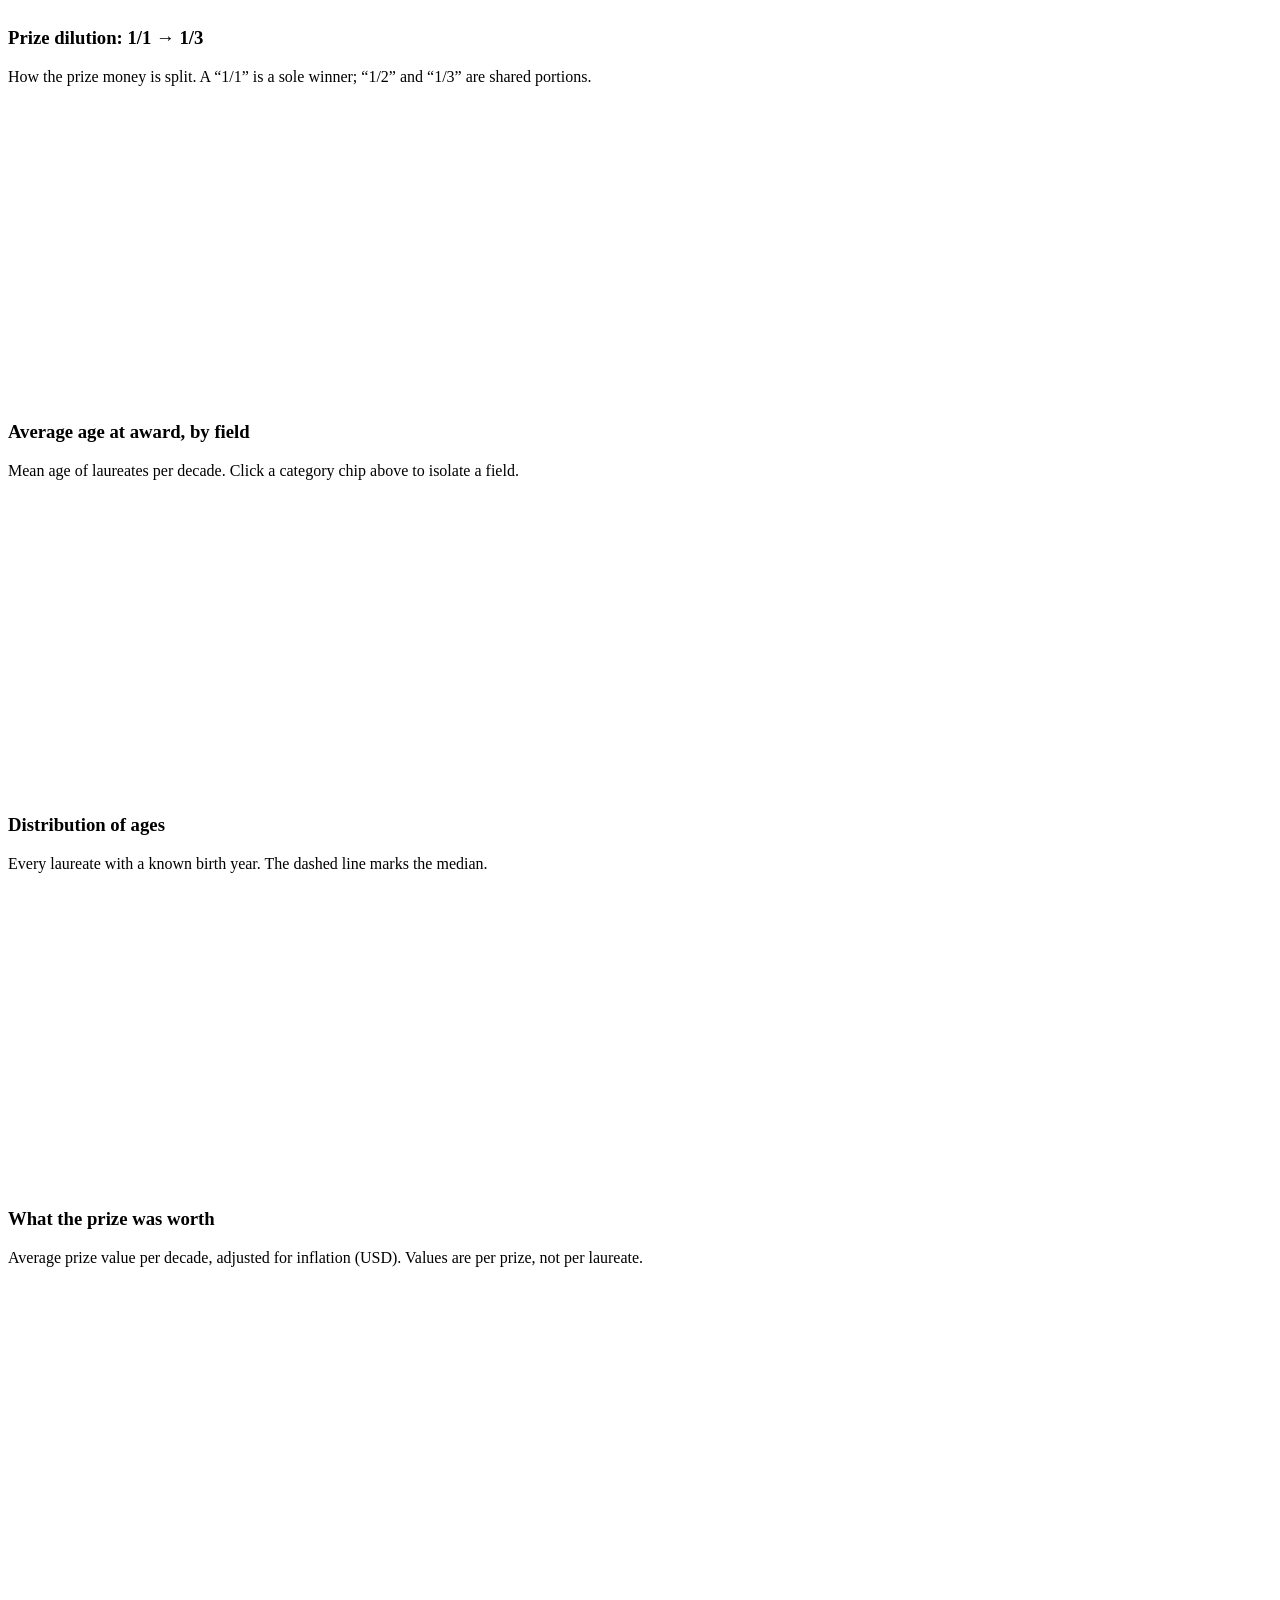
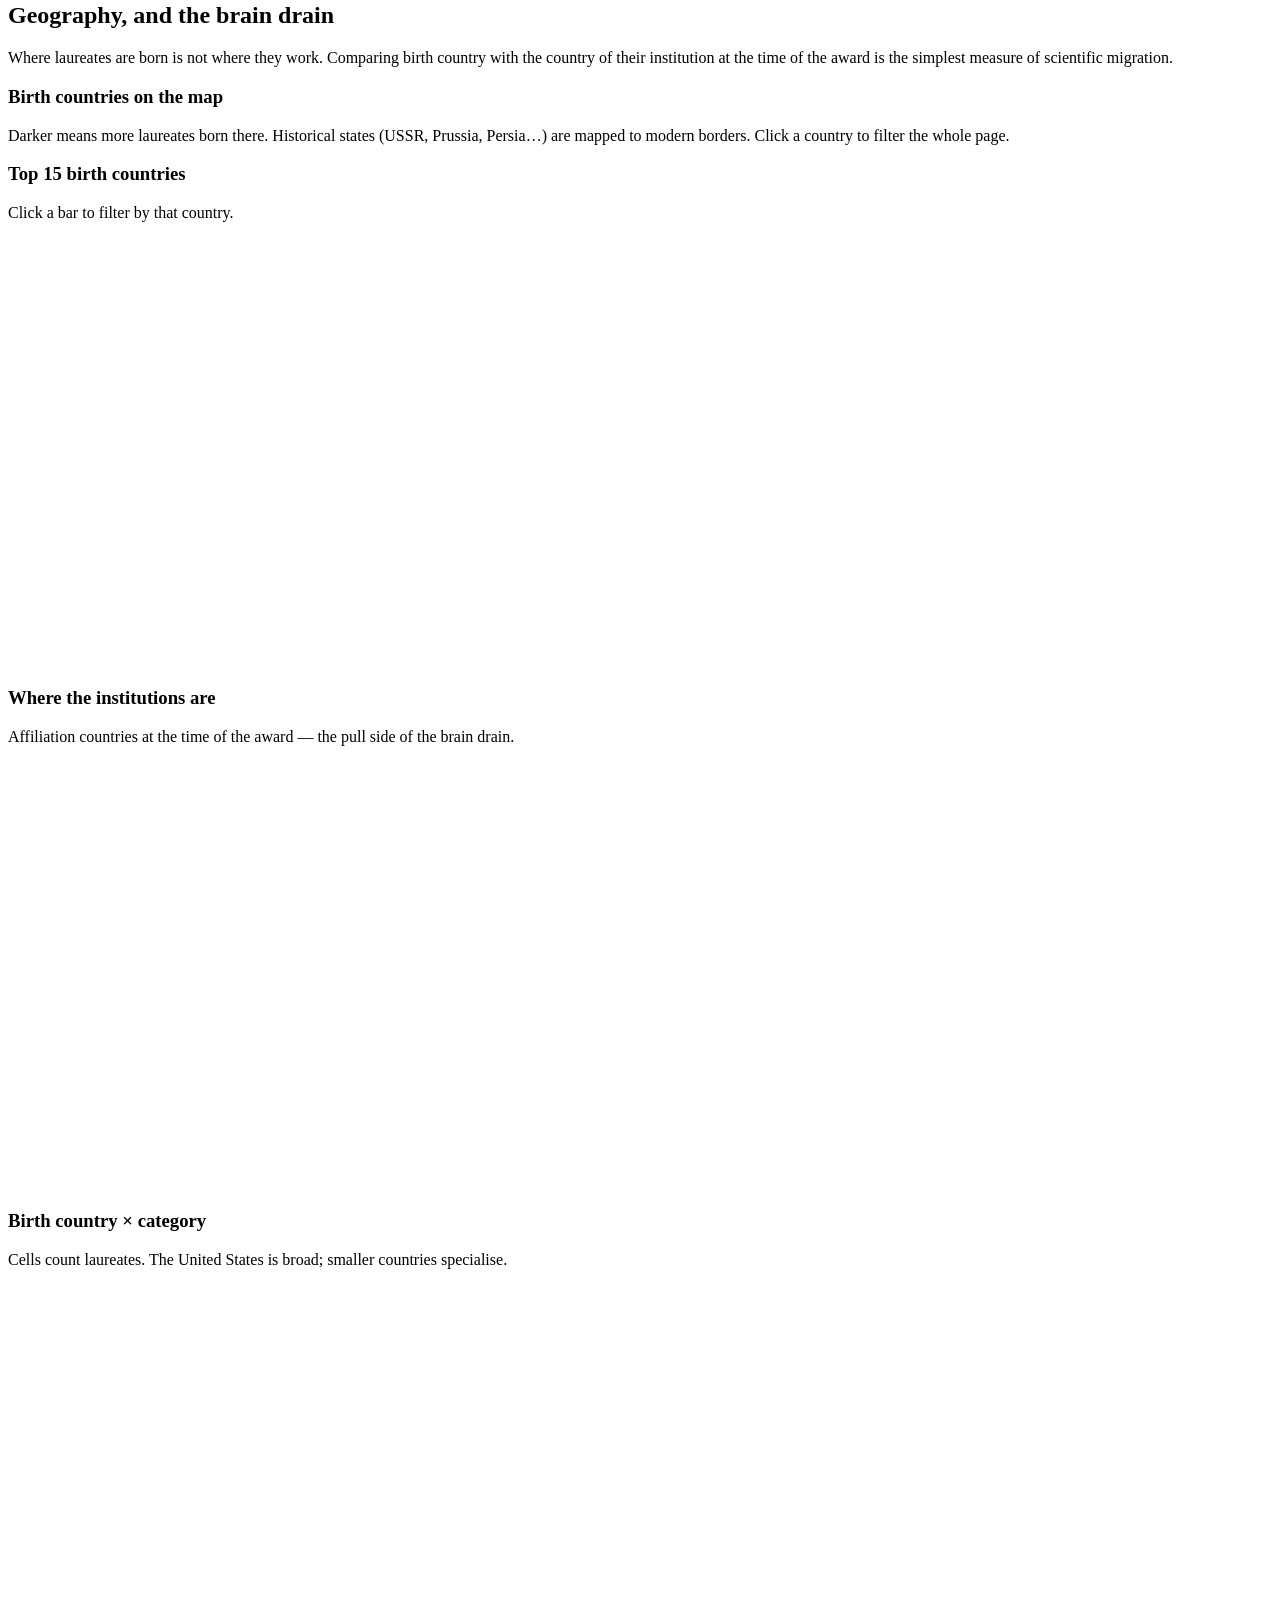
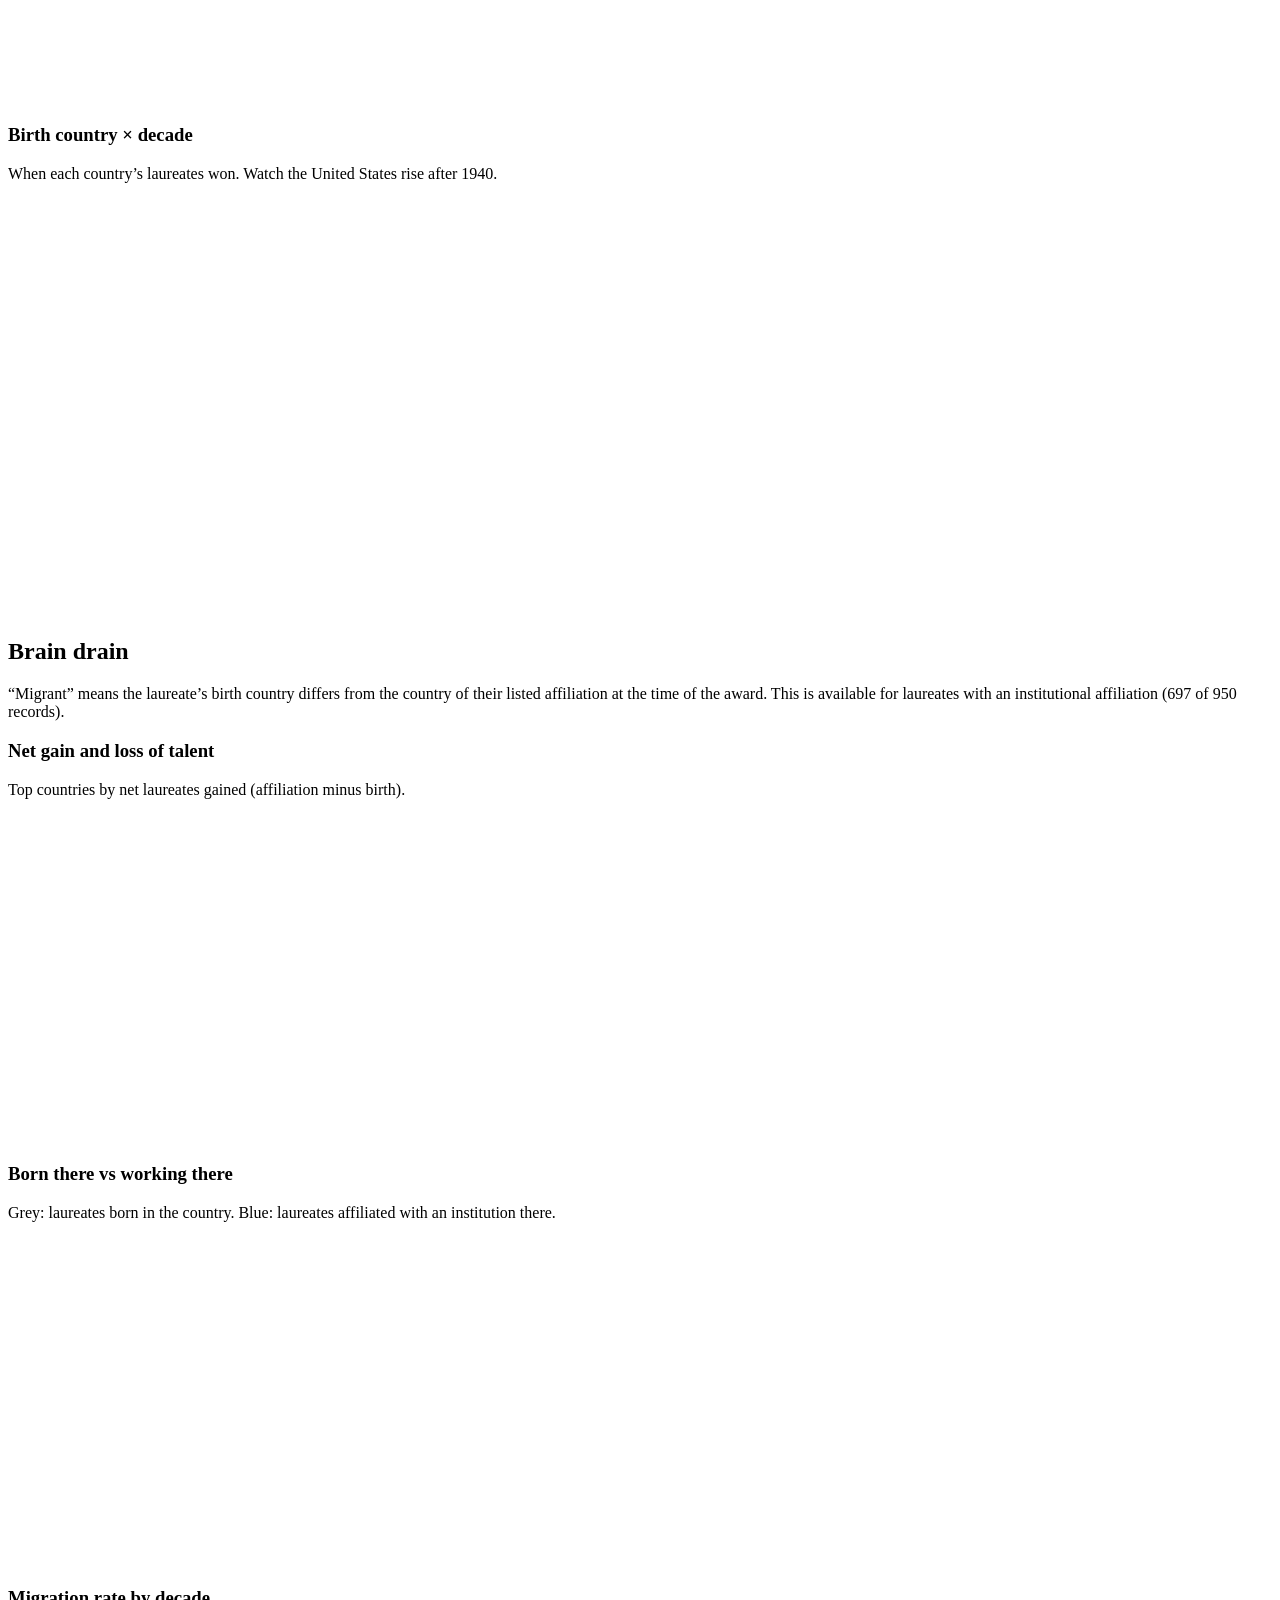
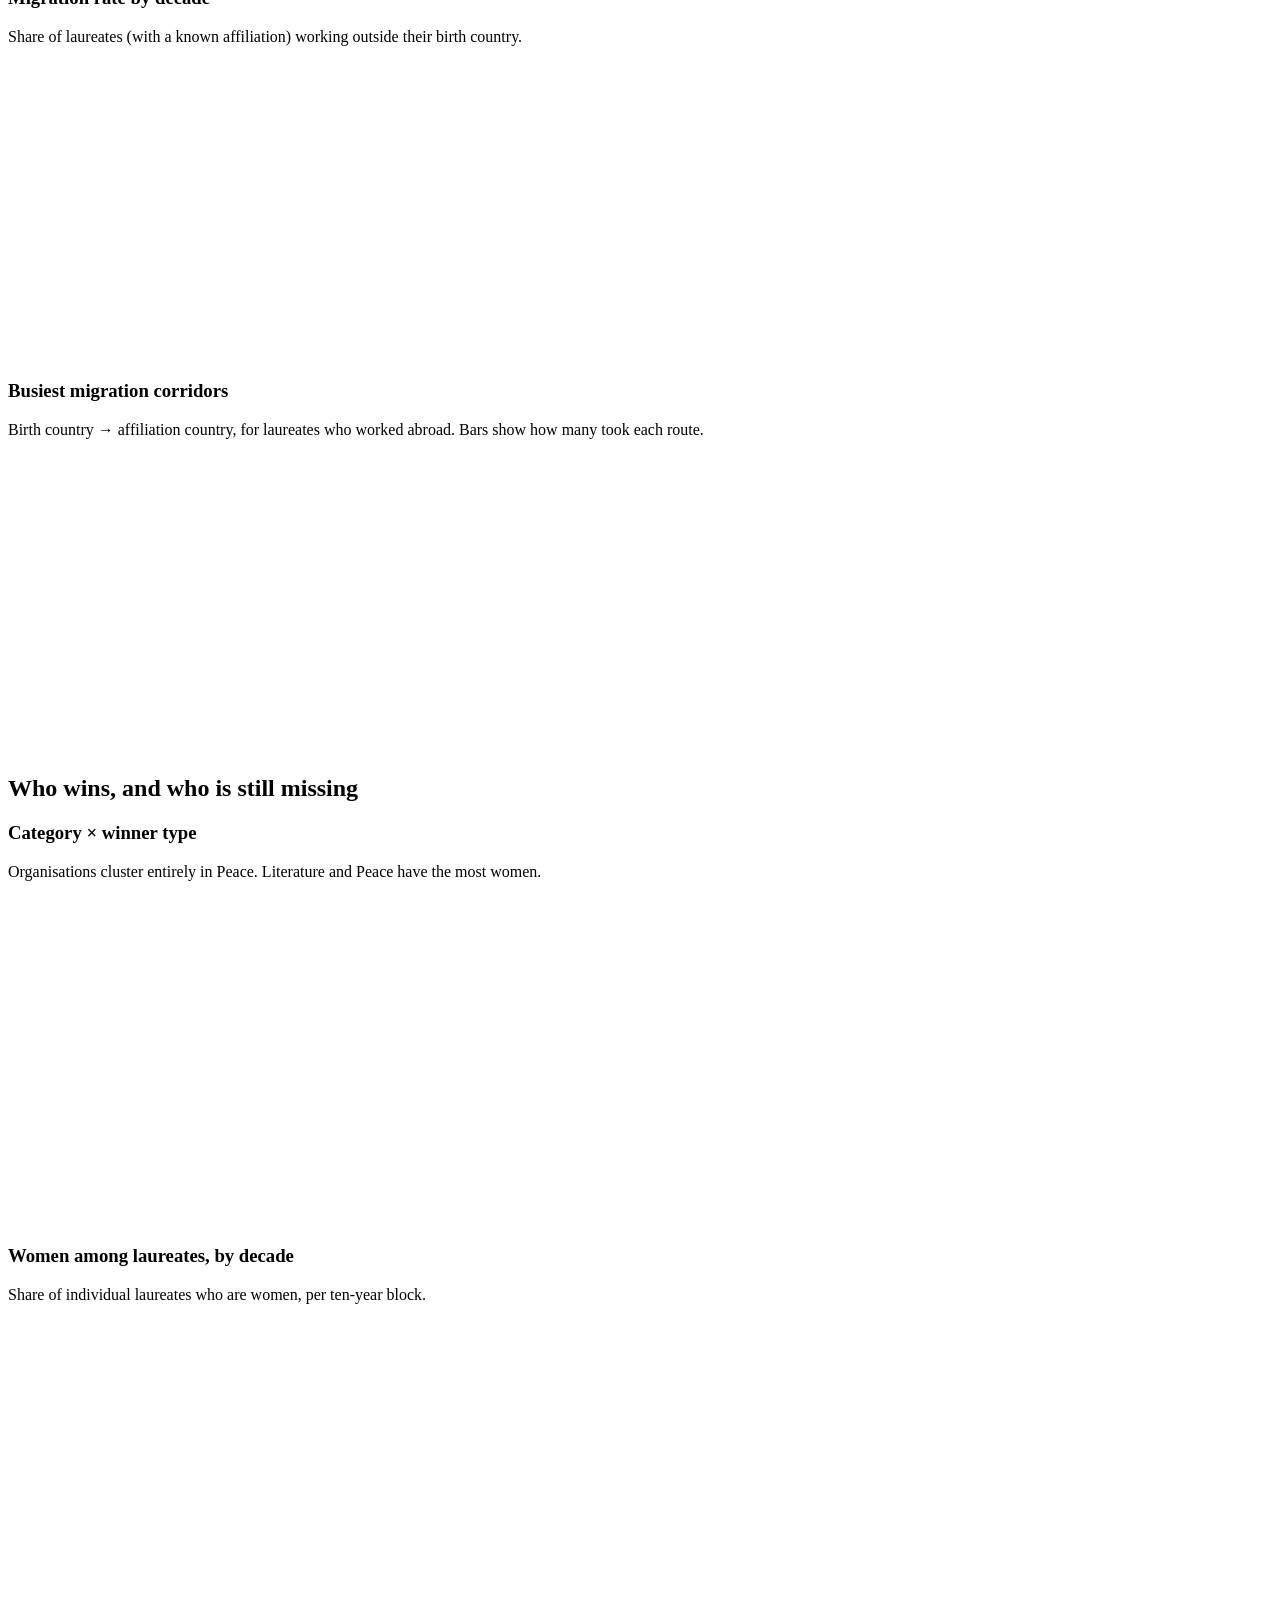
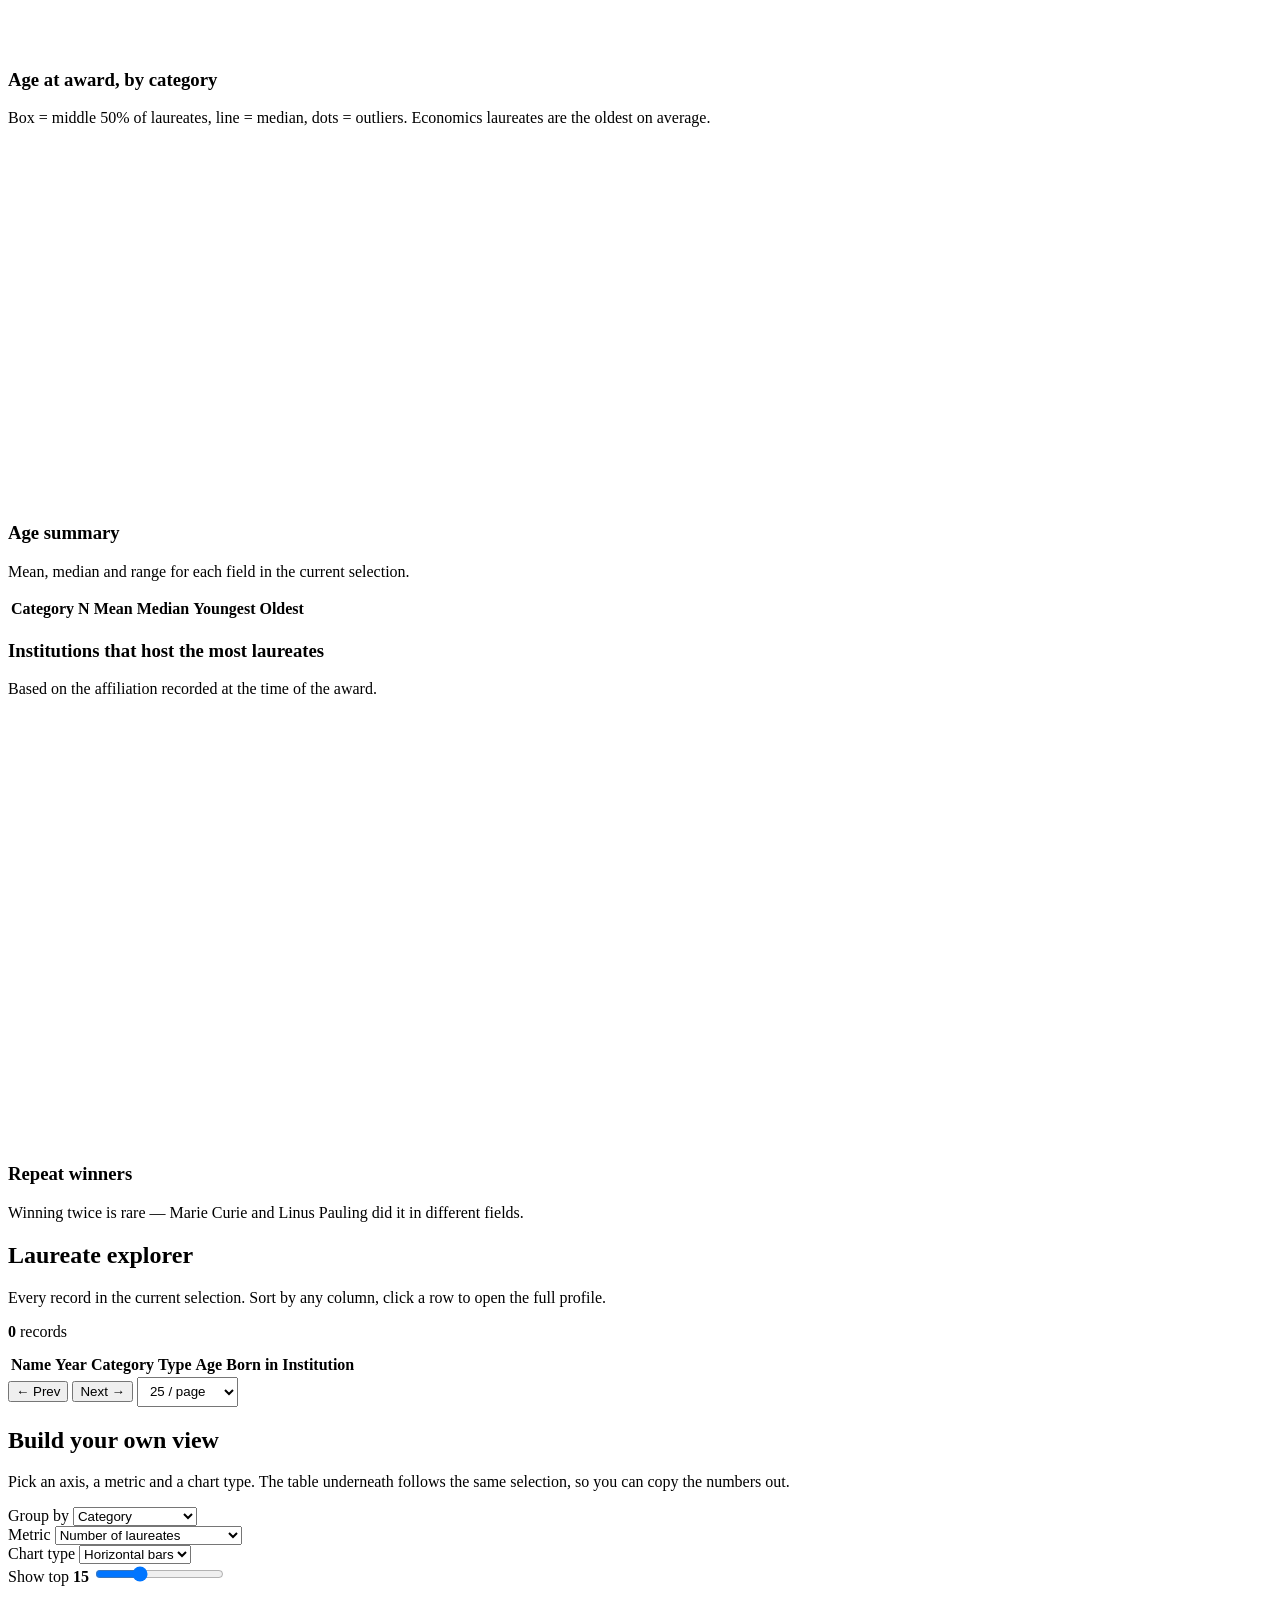
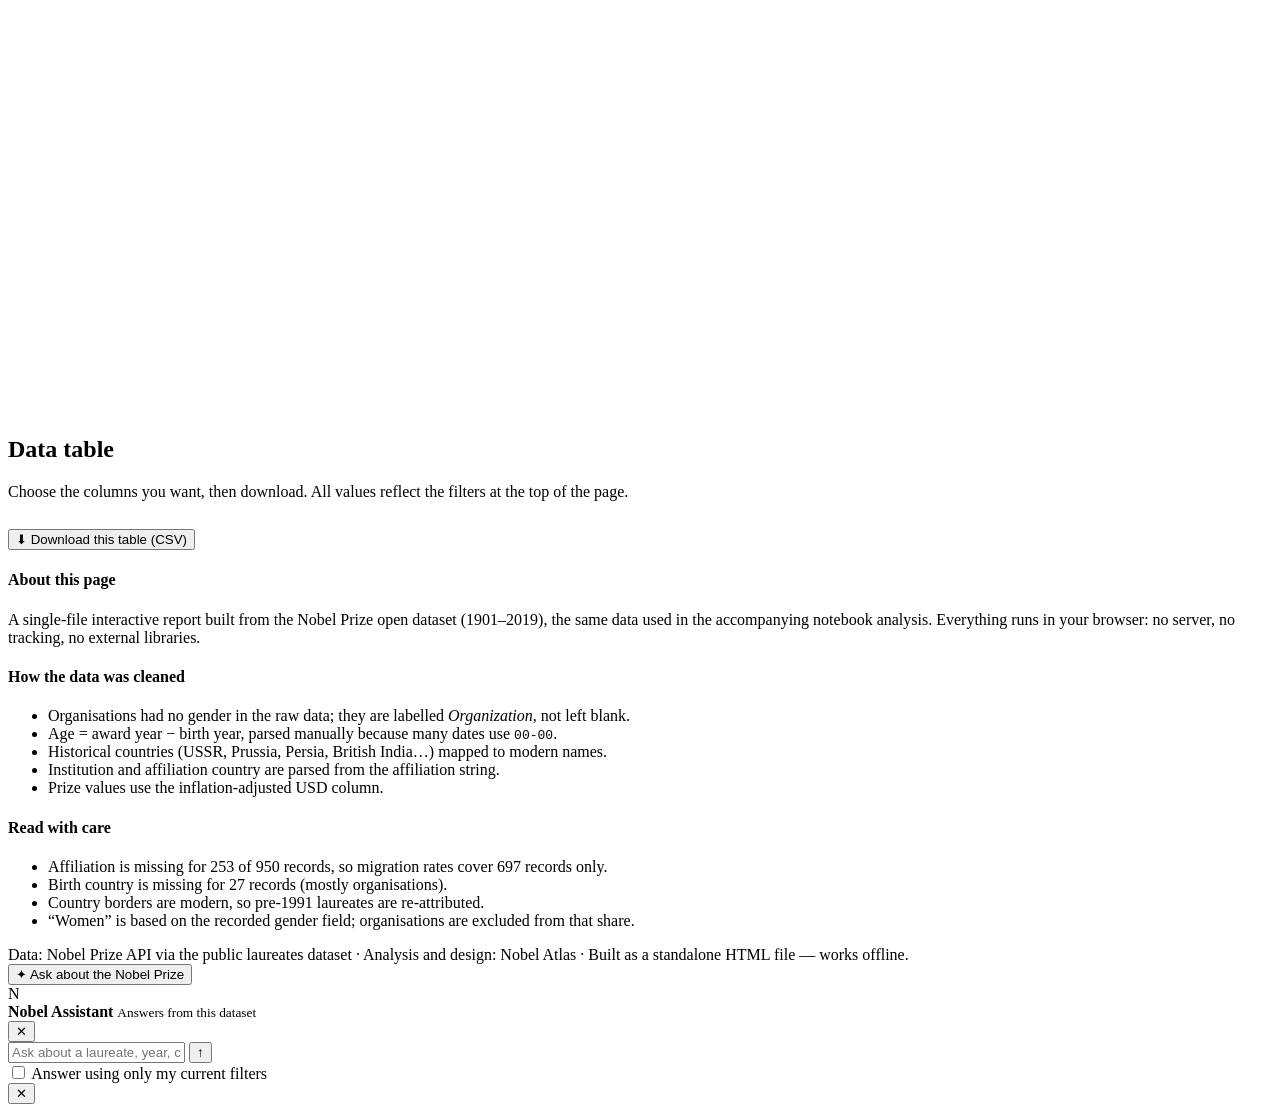
==== commit 9dfa2c2a: "editii" ====
--- a/site_src/index.template.html
+++ b/site_src/index.template.html
@@ -312,7 +312,7 @@
   <section class="tab" id="tab-who" role="tabpanel" aria-label="Who wins">
     <div class="sec-head">
       <h2>Who wins, and who is still missing</h2>
-      <p>Gender, age and institutions. Women are 5.7% of individual laureates; the gap is largest in Physics, Chemistry and Economics.</p>
+      <p id="who-lede"></p>
     </div>
 
     <div class="grid g2">
